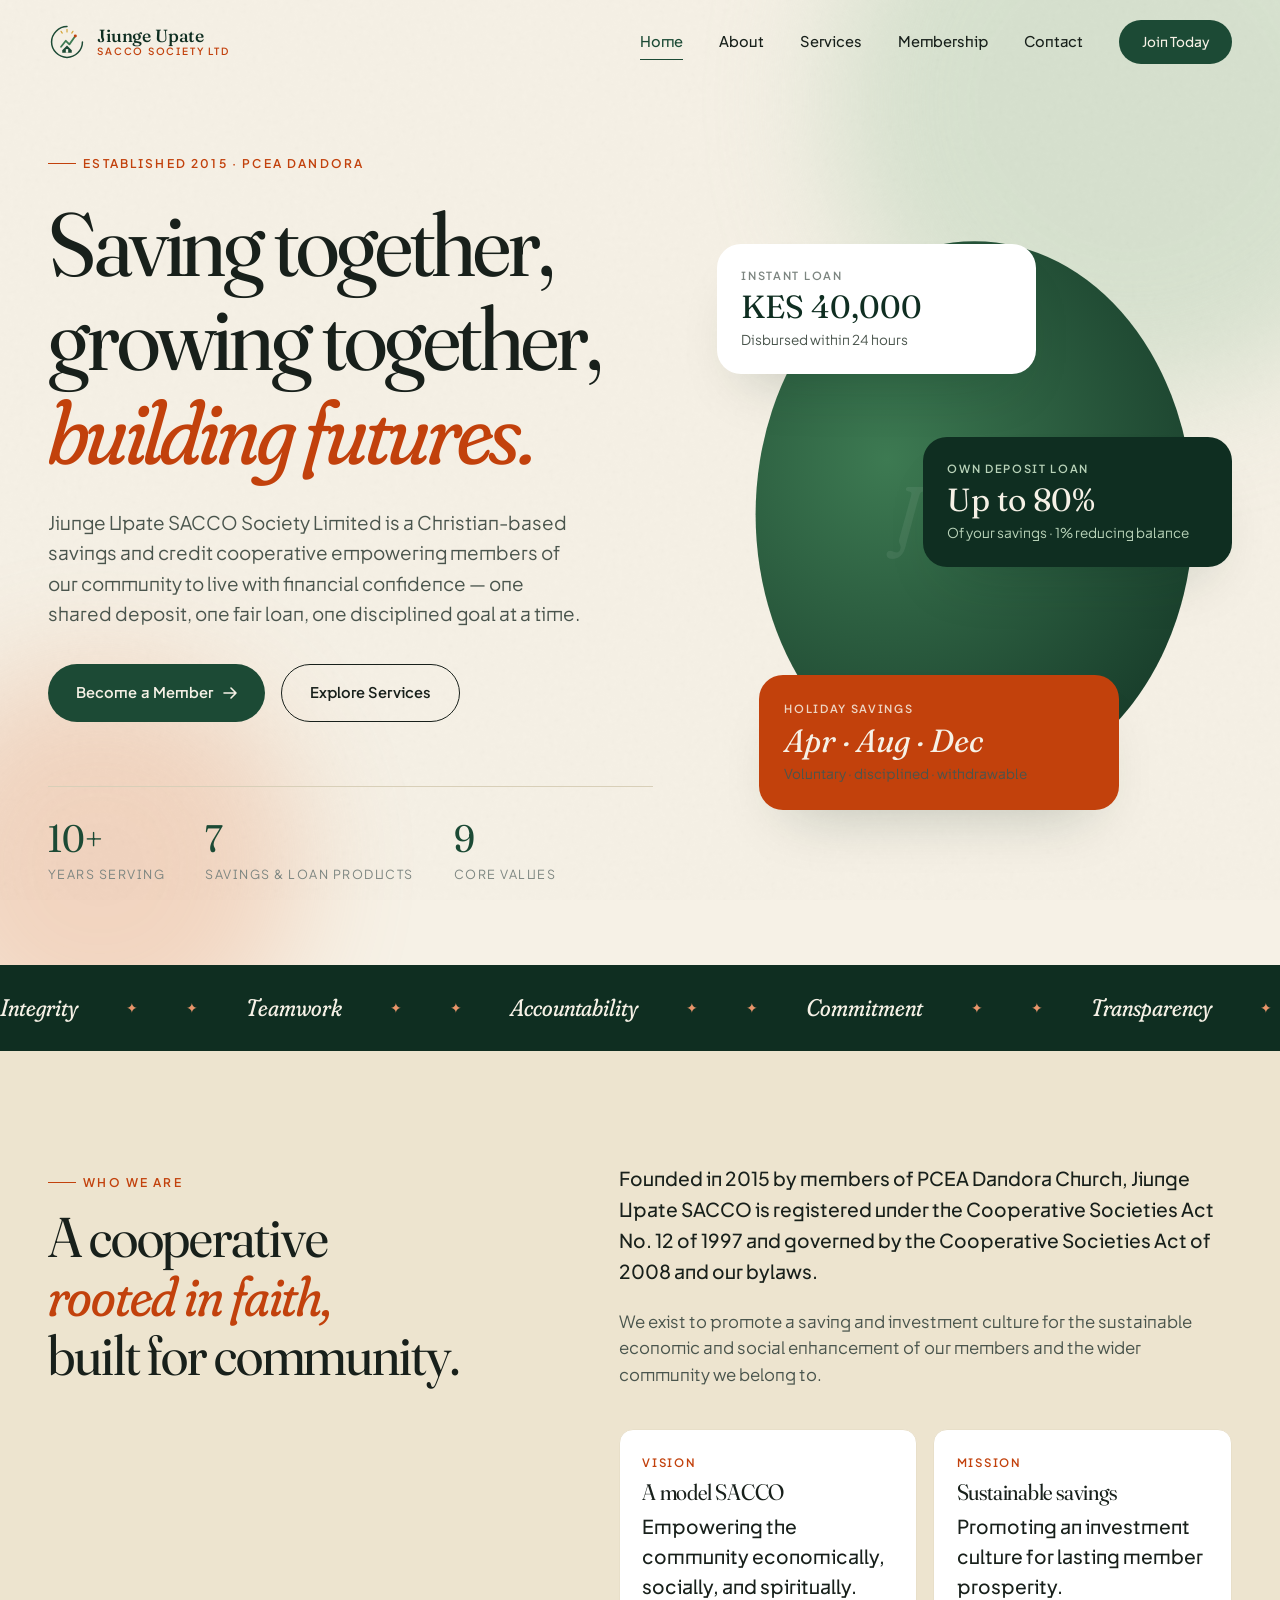
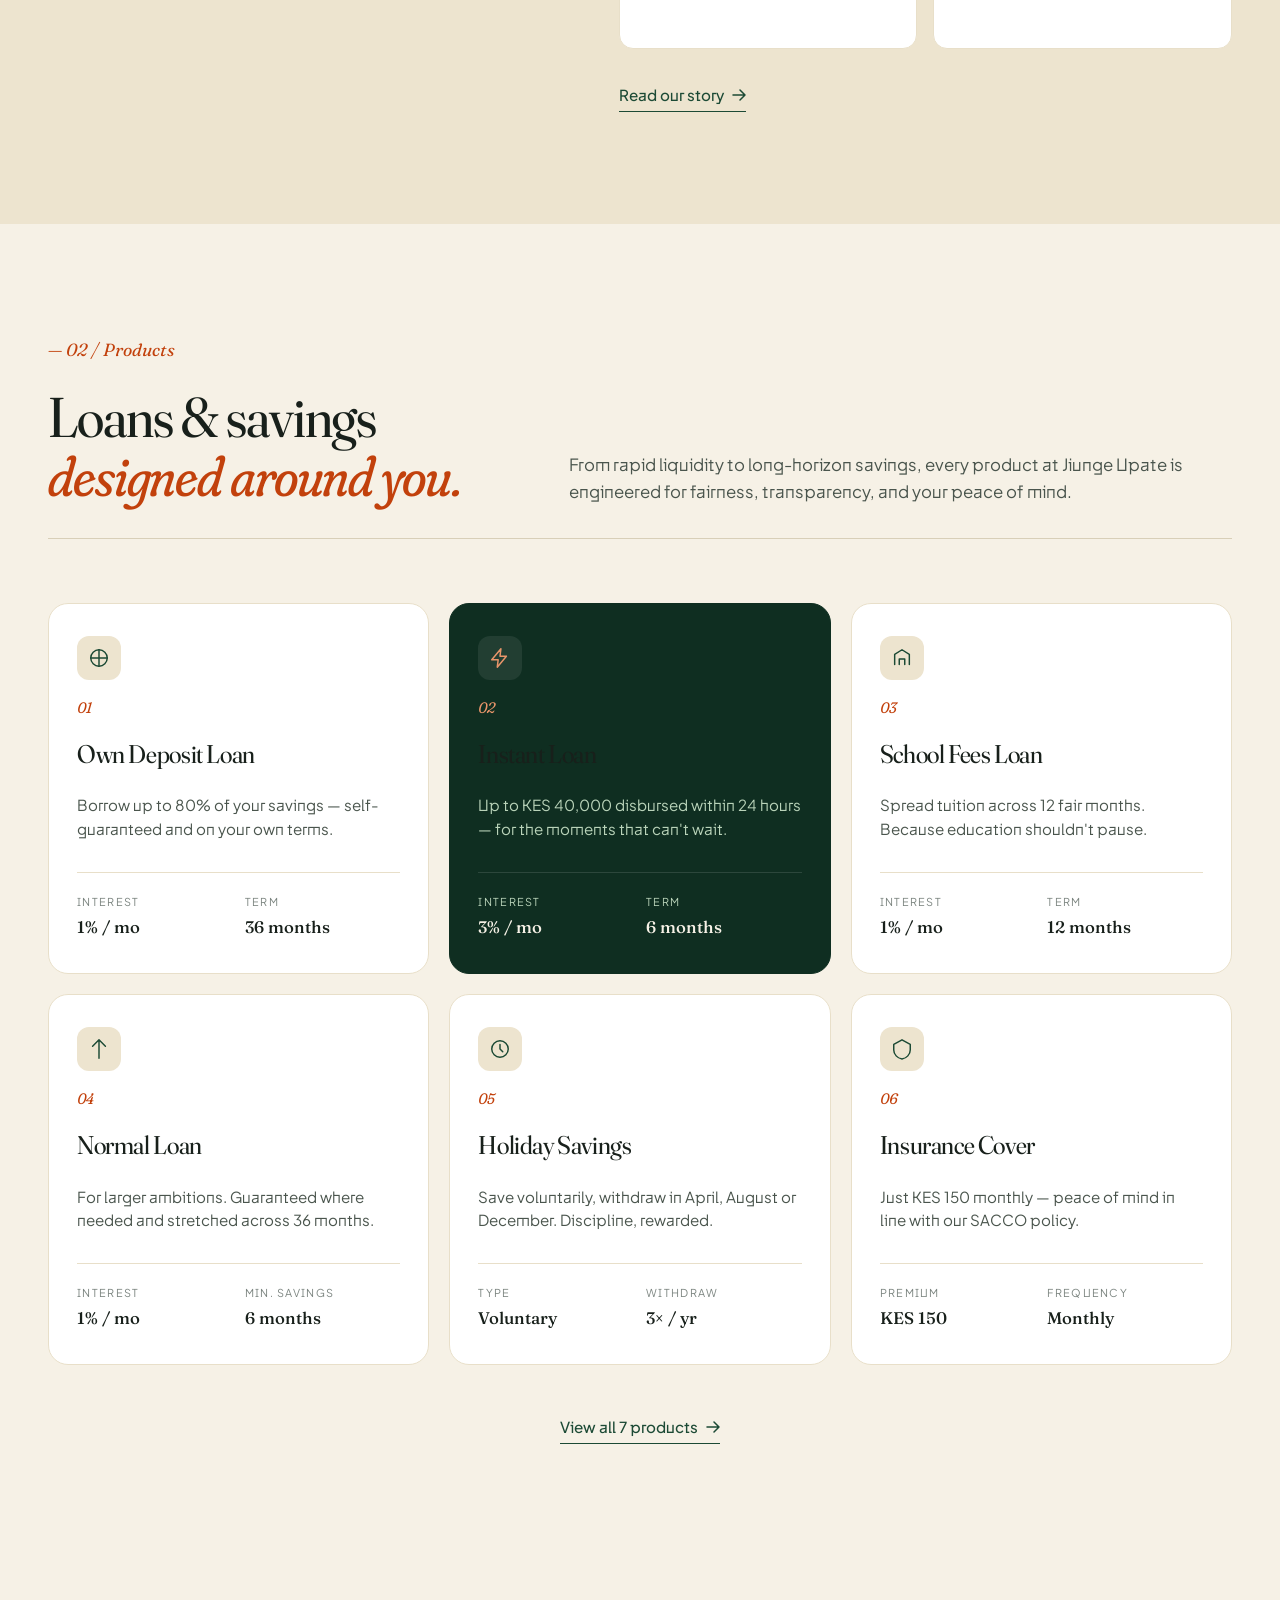
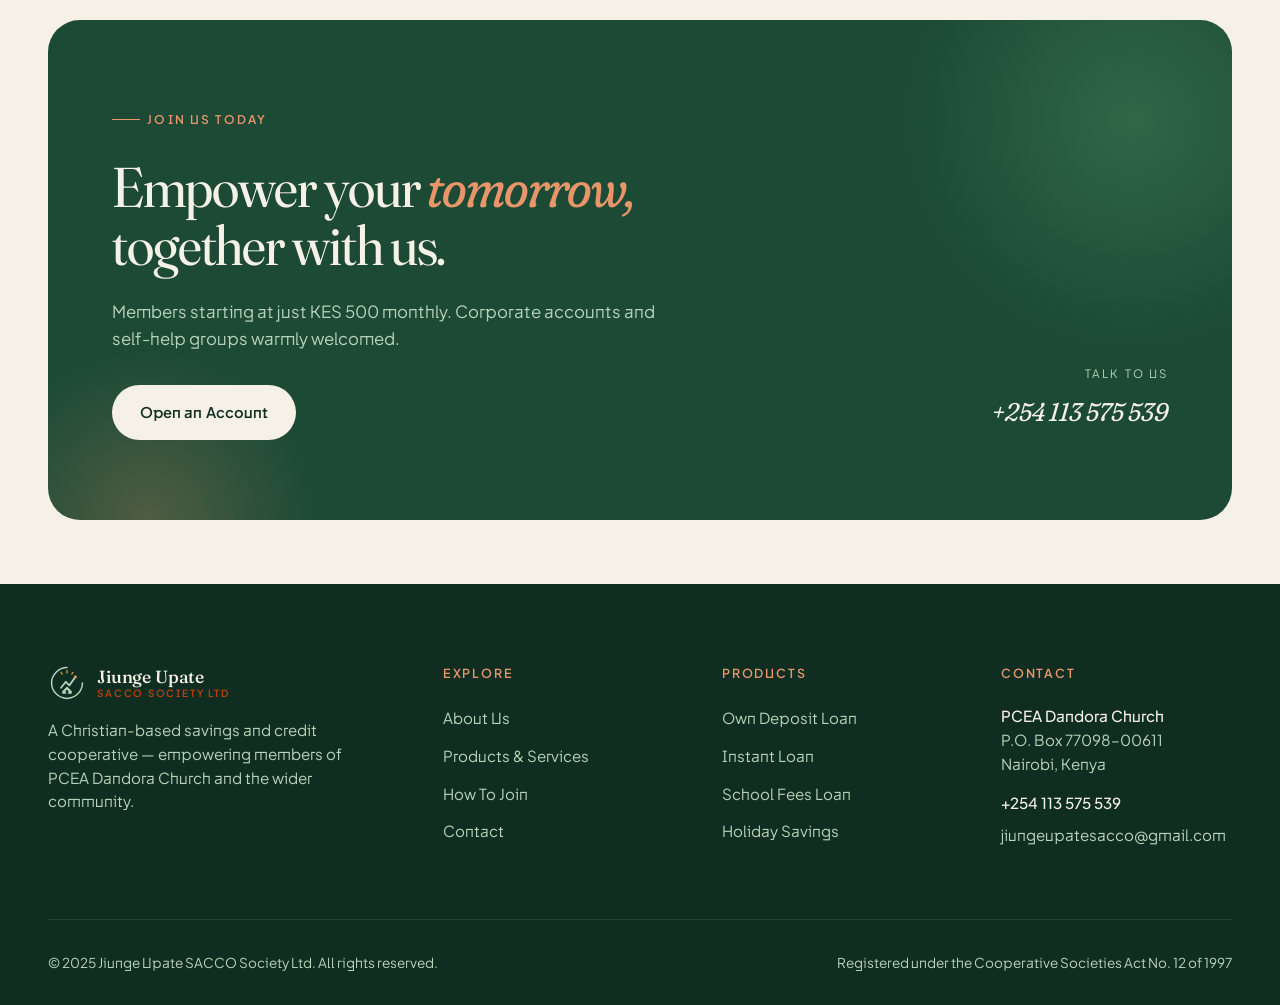
==== index.html @ 115dee7e "first commit" ====
<!DOCTYPE html>
<html lang="en">
<head>
  <meta charset="UTF-8" />
  <meta name="viewport" content="width=device-width, initial-scale=1.0" />
  <meta name="description" content="Jiunge Upate SACCO Society Ltd — a Christian-based savings and credit cooperative empowering members of PCEA Dandora Church and the wider community since 2015." />
  <title>Jiunge Upate SACCO — Empowering lives through savings, credit & community</title>
  <link rel="stylesheet" href="css/styles.css" />
  <link rel="icon" type="image/svg+xml" href="assets/logo.svg" />
</head>
<body>

  <!-- ============ NAV ============ -->
  <nav class="nav">
    <div class="wrap nav-inner">
      <a href="index.html" class="logo">
        <svg class="logo-mark" viewBox="0 0 64 64" fill="none" aria-hidden="true">
          <path d="M32 6 C18 6 6 18 6 32 C6 46 18 58 32 58 C46 58 58 46 58 32" stroke="#1c4a35" stroke-width="2.5" stroke-linecap="round" fill="none"/>
          <g stroke="#d4a437" stroke-width="2" stroke-linecap="round"><line x1="32" y1="11" x2="32" y2="15"/><line x1="22" y1="14" x2="24" y2="17"/><line x1="42" y1="14" x2="40" y2="17"/></g>
          <path d="M22 40 L30 30 L36 36 L46 22" stroke="#3d7a52" stroke-width="3" stroke-linecap="round" stroke-linejoin="round" fill="none"/>
          <circle cx="46" cy="22" r="2.5" fill="#c2410c"/>
          <path d="M24 46 L32 38 L40 46 L40 50 L24 50 Z" fill="#1c4a35"/>
          <rect x="30" y="44" width="4" height="6" fill="#f6f1e6"/>
        </svg>
        <span class="logo-text">Jiunge Upate<span>SACCO Society Ltd</span></span>
      </a>
      <button class="nav-toggle" aria-label="Toggle menu"><span></span><span></span><span></span></button>
      <div class="nav-menu">
        <a href="index.html">Home</a>
        <a href="about.html">About</a>
        <a href="services.html">Services</a>
        <a href="membership.html">Membership</a>
        <a href="contact.html">Contact</a>
        <a href="membership.html" class="nav-cta">Join Today</a>
      </div>
    </div>
  </nav>

  <!-- ============ HERO ============ -->
  <header class="hero">
    <div class="hero-bg-blob b1"></div>
    <div class="hero-bg-blob b2"></div>

    <div class="wrap hero-grid">
      <div class="hero-text">
        <span class="eyebrow hero-eyebrow">Established 2015 · PCEA Dandora</span>
        <h1>
          <span class="word">Saving</span>
          <span class="word">together,</span>
          <span class="word">growing</span>
          <span class="word">together,</span>
          <span class="word italic-accent">building</span>
          <span class="word italic-accent">futures.</span>
        </h1>
        <p class="hero-lead">
          Jiunge Upate SACCO Society Limited is a Christian-based savings and credit cooperative
          empowering members of our community to live with financial confidence — one shared
          deposit, one fair loan, one disciplined goal at a time.
        </p>
        <div class="hero-cta">
          <a href="membership.html" class="btn btn-primary">Become a Member
            <svg width="14" height="14" viewBox="0 0 14 14" fill="none"><path d="M1 7h12M8 2l5 5-5 5" stroke="currentColor" stroke-width="1.6" stroke-linecap="round" stroke-linejoin="round"/></svg>
          </a>
          <a href="services.html" class="btn btn-secondary">Explore Services</a>
        </div>

        <div class="hero-meta">
          <div class="hero-meta-item">
            <span class="num">10+</span>
            <span class="label">Years Serving</span>
          </div>
          <div class="hero-meta-item">
            <span class="num">7</span>
            <span class="label">Savings & Loan Products</span>
          </div>
          <div class="hero-meta-item">
            <span class="num">9</span>
            <span class="label">Core Values</span>
          </div>
        </div>
      </div>

      <!-- Hero visual: layered cards over green disc -->
      <div class="hero-visual" aria-hidden="true">
        <div class="hero-circle"></div>
        <div class="hero-card c1">
          <span class="card-label">Instant Loan</span>
          <span class="card-value">KES 40,000</span>
          <span class="card-foot">Disbursed within 24 hours</span>
        </div>
        <div class="hero-card c2">
          <span class="card-label">Own Deposit Loan</span>
          <span class="card-value">Up to 80%</span>
          <span class="card-foot">Of your savings · 1% reducing balance</span>
        </div>
        <div class="hero-card c3">
          <span class="card-label">Holiday Savings</span>
          <span class="card-value">Apr · Aug · Dec</span>
          <span class="card-foot">Voluntary · disciplined · withdrawable</span>
        </div>
      </div>
    </div>
  </header>

  <!-- ============ VALUES MARQUEE ============ -->
  <section class="values-strip" aria-label="Core values">
    <div class="values-track">
      <span>Integrity<span></span></span>
      <span>Teamwork<span></span></span>
      <span>Accountability<span></span></span>
      <span>Commitment<span></span></span>
      <span>Transparency<span></span></span>
      <span>Excellence in Service<span></span></span>
      <span>Inclusivity<span></span></span>
      <span>Faith<span></span></span>
      <span>Stewardship<span></span></span>
      <!-- duplicate for seamless loop -->
      <span>Integrity<span></span></span>
      <span>Teamwork<span></span></span>
      <span>Accountability<span></span></span>
      <span>Commitment<span></span></span>
      <span>Transparency<span></span></span>
      <span>Excellence in Service<span></span></span>
      <span>Inclusivity<span></span></span>
      <span>Faith<span></span></span>
      <span>Stewardship<span></span></span>
    </div>
  </section>

  <!-- ============ ABOUT TEASER ============ -->
  <section class="section about-teaser">
    <div class="wrap">
      <div class="about-teaser-grid reveal">
        <div>
          <span class="eyebrow">Who We Are</span>
          <h2 style="margin-top:1rem">A cooperative
            <span class="italic-accent">rooted in faith,</span>
            built for community.
          </h2>
        </div>
        <div class="about-teaser-body">
          <p>
            Founded in 2015 by members of PCEA Dandora Church, Jiunge Upate SACCO is registered
            under the Cooperative Societies Act No. 12 of 1997 and governed by the Cooperative
            Societies Act of 2008 and our bylaws.
          </p>
          <p>
            We exist to promote a saving and investment culture for the sustainable economic
            and social enhancement of our members and the wider community we belong to.
          </p>

          <div class="about-pillars">
            <div class="pillar">
              <span class="label">Vision</span>
              <h4>A model SACCO</h4>
              <p>Empowering the community economically, socially, and spiritually.</p>
            </div>
            <div class="pillar">
              <span class="label">Mission</span>
              <h4>Sustainable savings</h4>
              <p>Promoting an investment culture for lasting member prosperity.</p>
            </div>
          </div>

          <div style="margin-top:2rem">
            <a href="about.html" class="btn-arrow">Read our story
              <svg width="14" height="14" viewBox="0 0 14 14" fill="none"><path d="M1 7h12M8 2l5 5-5 5" stroke="currentColor" stroke-width="1.5" stroke-linecap="round" stroke-linejoin="round"/></svg>
            </a>
          </div>
        </div>
      </div>
    </div>
  </section>

  <!-- ============ SERVICES PREVIEW ============ -->
  <section class="section">
    <div class="wrap">
      <div class="section-head reveal">
        <div>
          <span class="num">— 02 / Products</span>
          <h2>Loans &amp; savings <span class="italic-accent">designed around you.</span></h2>
        </div>
        <p class="lead">
          From rapid liquidity to long-horizon savings, every product at Jiunge Upate is
          engineered for fairness, transparency, and your peace of mind.
        </p>
      </div>

      <div class="services-grid">
        <article class="service-card reveal">
          <div class="service-icon">
            <svg width="22" height="22" viewBox="0 0 24 24" fill="none"><path d="M3 12h18M12 3v18" stroke="currentColor" stroke-width="1.6" stroke-linecap="round"/><circle cx="12" cy="12" r="9" stroke="currentColor" stroke-width="1.6"/></svg>
          </div>
          <span class="service-num">01</span>
          <h3>Own Deposit Loan</h3>
          <p>Borrow up to 80% of your savings — self-guaranteed and on your own terms.</p>
          <div class="service-meta">
            <div><span class="lbl">Interest</span><span class="val">1% / mo</span></div>
            <div><span class="lbl">Term</span><span class="val">36 months</span></div>
          </div>
        </article>

        <article class="service-card featured reveal">
          <div class="service-icon">
            <svg width="22" height="22" viewBox="0 0 24 24" fill="none"><path d="M13 2L3 14h7l-1 8 10-12h-7l1-8z" stroke="currentColor" stroke-width="1.6" stroke-linejoin="round"/></svg>
          </div>
          <span class="service-num">02</span>
          <h3>Instant Loan</h3>
          <p>Up to KES 40,000 disbursed within 24 hours — for the moments that can't wait.</p>
          <div class="service-meta">
            <div><span class="lbl">Interest</span><span class="val">3% / mo</span></div>
            <div><span class="lbl">Term</span><span class="val">6 months</span></div>
          </div>
        </article>

        <article class="service-card reveal">
          <div class="service-icon">
            <svg width="22" height="22" viewBox="0 0 24 24" fill="none"><path d="M4 19V8l8-5 8 5v11M9 19v-6h6v6" stroke="currentColor" stroke-width="1.6" stroke-linecap="round" stroke-linejoin="round"/></svg>
          </div>
          <span class="service-num">03</span>
          <h3>School Fees Loan</h3>
          <p>Spread tuition across 12 fair months. Because education shouldn't pause.</p>
          <div class="service-meta">
            <div><span class="lbl">Interest</span><span class="val">1% / mo</span></div>
            <div><span class="lbl">Term</span><span class="val">12 months</span></div>
          </div>
        </article>

        <article class="service-card reveal">
          <div class="service-icon">
            <svg width="22" height="22" viewBox="0 0 24 24" fill="none"><path d="M12 2v20M5 9l7-7 7 7" stroke="currentColor" stroke-width="1.6" stroke-linecap="round" stroke-linejoin="round"/></svg>
          </div>
          <span class="service-num">04</span>
          <h3>Normal Loan</h3>
          <p>For larger ambitions. Guaranteed where needed and stretched across 36 months.</p>
          <div class="service-meta">
            <div><span class="lbl">Interest</span><span class="val">1% / mo</span></div>
            <div><span class="lbl">Min. Savings</span><span class="val">6 months</span></div>
          </div>
        </article>

        <article class="service-card reveal">
          <div class="service-icon">
            <svg width="22" height="22" viewBox="0 0 24 24" fill="none"><circle cx="12" cy="12" r="9" stroke="currentColor" stroke-width="1.6"/><path d="M12 7v5l3 3" stroke="currentColor" stroke-width="1.6" stroke-linecap="round"/></svg>
          </div>
          <span class="service-num">05</span>
          <h3>Holiday Savings</h3>
          <p>Save voluntarily, withdraw in April, August or December. Discipline, rewarded.</p>
          <div class="service-meta">
            <div><span class="lbl">Type</span><span class="val">Voluntary</span></div>
            <div><span class="lbl">Withdraw</span><span class="val">3× / yr</span></div>
          </div>
        </article>

        <article class="service-card reveal">
          <div class="service-icon">
            <svg width="22" height="22" viewBox="0 0 24 24" fill="none"><path d="M12 2L3 7v6c0 5 4 9 9 10 5-1 9-5 9-10V7l-9-5z" stroke="currentColor" stroke-width="1.6" stroke-linejoin="round"/></svg>
          </div>
          <span class="service-num">06</span>
          <h3>Insurance Cover</h3>
          <p>Just KES 150 monthly — peace of mind in line with our SACCO policy.</p>
          <div class="service-meta">
            <div><span class="lbl">Premium</span><span class="val">KES 150</span></div>
            <div><span class="lbl">Frequency</span><span class="val">Monthly</span></div>
          </div>
        </article>
      </div>

      <div style="text-align:center; margin-top:3rem" class="reveal">
        <a href="services.html" class="btn-arrow">View all 7 products
          <svg width="14" height="14" viewBox="0 0 14 14" fill="none"><path d="M1 7h12M8 2l5 5-5 5" stroke="currentColor" stroke-width="1.5" stroke-linecap="round" stroke-linejoin="round"/></svg>
        </a>
      </div>
    </div>
  </section>

  <!-- ============ CTA BANNER ============ -->
  <section class="section section-tight">
    <div class="wrap">
      <div class="cta-banner reveal">
        <div class="cta-inner">
          <div>
            <span class="eyebrow" style="color:var(--terra-soft); margin-bottom:1.25rem; display:inline-flex">Join Us Today</span>
            <h2 style="margin-top:0.5rem">Empower your <span class="italic-accent">tomorrow,</span> together with us.</h2>
            <p style="margin-top:1.5rem; max-width:48ch; color:var(--green-soft); font-size:1.05rem">
              Members starting at just KES 500 monthly. Corporate accounts and self-help
              groups warmly welcomed.
            </p>
            <div style="margin-top:2rem; display:flex; gap:1rem; flex-wrap:wrap">
              <a href="membership.html" class="btn btn-primary">Open an Account</a>
            </div>
          </div>
          <div class="cta-banner-aside">
            <span class="label">Talk to us</span>
            <div class="phone">+254 113 575 539</div>
          </div>
        </div>
      </div>
    </div>
  </section>

  <!-- ============ FOOTER ============ -->
  <footer class="footer">
    <div class="wrap">
      <div class="footer-grid">
        <div class="footer-brand">
          <a href="index.html" class="logo">
            <svg class="logo-mark" viewBox="0 0 64 64" fill="none" aria-hidden="true">
              <path d="M32 6 C18 6 6 18 6 32 C6 46 18 58 32 58 C46 58 58 46 58 32" stroke="#b9d3b9" stroke-width="2.5" stroke-linecap="round" fill="none"/>
              <g stroke="#d4a437" stroke-width="2" stroke-linecap="round"><line x1="32" y1="11" x2="32" y2="15"/><line x1="22" y1="14" x2="24" y2="17"/><line x1="42" y1="14" x2="40" y2="17"/></g>
              <path d="M22 40 L30 30 L36 36 L46 22" stroke="#b9d3b9" stroke-width="3" stroke-linecap="round" stroke-linejoin="round" fill="none"/>
              <circle cx="46" cy="22" r="2.5" fill="#e8956a"/>
              <path d="M24 46 L32 38 L40 46 L40 50 L24 50 Z" fill="#b9d3b9"/>
              <rect x="30" y="44" width="4" height="6" fill="#0f2e21"/>
            </svg>
            <span class="logo-text" style="color:var(--bg)">Jiunge Upate<span>SACCO Society Ltd</span></span>
          </a>
          <p>A Christian-based savings and credit cooperative — empowering members of PCEA Dandora Church and the wider community.</p>
        </div>
        <div>
          <h5>Explore</h5>
          <ul>
            <li><a href="about.html">About Us</a></li>
            <li><a href="services.html">Products & Services</a></li>
            <li><a href="membership.html">How To Join</a></li>
            <li><a href="contact.html">Contact</a></li>
          </ul>
        </div>
        <div>
          <h5>Products</h5>
          <ul>
            <li><a href="services.html">Own Deposit Loan</a></li>
            <li><a href="services.html">Instant Loan</a></li>
            <li><a href="services.html">School Fees Loan</a></li>
            <li><a href="services.html">Holiday Savings</a></li>
          </ul>
        </div>
        <div class="footer-contact">
          <h5>Contact</h5>
          <p><strong>PCEA Dandora Church</strong>P.O. Box 77098–00611<br/>Nairobi, Kenya</p>
          <p style="margin-top:1rem"><strong>+254 113 575 539</strong></p>
          <p>jiungeupatesacco@gmail.com</p>
        </div>
      </div>

      <div class="footer-bottom">
        <p>© 2025 Jiunge Upate SACCO Society Ltd. All rights reserved.</p>
        <p>Registered under the Cooperative Societies Act No. 12 of 1997</p>
      </div>
    </div>
  </footer>

  <script src="js/main.js"></script>
</body>
</html>
---- css/styles.css ----
/* ==========================================================================
   JIUNGE UPATE SACCO — Stylesheet
   Aesthetic: Refined editorial with warm community feel
   ========================================================================== */

@import url('https://fonts.googleapis.com/css2?family=Fraunces:ital,opsz,wght,SOFT,WONK@0,9..144,300..900,0..100,0..1;1,9..144,300..900,0..100,0..1&family=Plus+Jakarta+Sans:ital,wght@0,200..800;1,200..800&display=swap');

/* ----- Design Tokens ----- */
:root {
  /* Color palette */
  --bg: #f6f1e6;
  --bg-soft: #ede4cf;
  --bg-card: #ffffff;
  --ink: #18201b;
  --ink-soft: #4a554d;
  --ink-mute: #7c8580;
  --line: #d8cfb8;
  --line-soft: #e8dfc9;

  --green: #1c4a35;
  --green-deep: #0f2e21;
  --green-leaf: #3d7a52;
  --green-soft: #b9d3b9;

  --terra: #c2410c;
  --terra-soft: #e8956a;
  --gold: #d4a437;

  /* Typography */
  --serif: 'Fraunces', 'Georgia', serif;
  --sans: 'Plus Jakarta Sans', -apple-system, BlinkMacSystemFont, sans-serif;

  /* Spacing */
  --space-xs: 0.5rem;
  --space-sm: 1rem;
  --space-md: 2rem;
  --space-lg: 4rem;
  --space-xl: 7rem;
  --space-xxl: 10rem;

  /* Layout */
  --max-w: 1320px;
  --gutter: clamp(1.25rem, 4vw, 3rem);

  /* Motion */
  --ease: cubic-bezier(0.22, 1, 0.36, 1);
  --ease-out: cubic-bezier(0.16, 1, 0.3, 1);
}

/* ----- Reset ----- */
*, *::before, *::after { box-sizing: border-box; }
* { margin: 0; padding: 0; }
html { scroll-behavior: smooth; -webkit-text-size-adjust: 100%; }
body {
  font-family: var(--sans);
  font-size: 17px;
  line-height: 1.6;
  color: var(--ink);
  background: var(--bg);
  font-feature-settings: "ss01", "ss02";
  -webkit-font-smoothing: antialiased;
  -moz-osx-font-smoothing: grayscale;
  overflow-x: hidden;
  position: relative;
}

/* Subtle grain overlay */
body::before {
  content: "";
  position: fixed;
  inset: 0;
  pointer-events: none;
  z-index: 1;
  opacity: 0.4;
  background-image: url("data:image/svg+xml,%3Csvg viewBox='0 0 200 200' xmlns='http://www.w3.org/2000/svg'%3E%3Cfilter id='n'%3E%3CfeTurbulence type='fractalNoise' baseFrequency='0.85' numOctaves='2' stitchTiles='stitch'/%3E%3CfeColorMatrix values='0 0 0 0 0.1 0 0 0 0 0.1 0 0 0 0 0.1 0 0 0 0.06 0'/%3E%3C/filter%3E%3Crect width='100%25' height='100%25' filter='url(%23n)'/%3E%3C/svg%3E");
  mix-blend-mode: multiply;
}

img, svg { display: block; max-width: 100%; }
button { font: inherit; cursor: pointer; border: none; background: none; color: inherit; }
a { color: inherit; text-decoration: none; }
ul, ol { list-style: none; }

::selection { background: var(--green); color: var(--bg); }

/* ----- Typography ----- */
.eyebrow {
  font-family: var(--sans);
  font-size: 0.75rem;
  font-weight: 600;
  letter-spacing: 0.18em;
  text-transform: uppercase;
  color: var(--terra);
  display: inline-flex;
  align-items: center;
  gap: 0.6em;
}
.eyebrow::before {
  content: "";
  width: 28px;
  height: 1px;
  background: currentColor;
}

h1, h2, h3, h4 {
  font-family: var(--serif);
  font-weight: 400;
  line-height: 1.05;
  letter-spacing: -0.02em;
  color: var(--ink);
  font-variation-settings: "opsz" 144, "SOFT" 30;
}

h1 {
  font-size: clamp(2.75rem, 7vw, 6rem);
  letter-spacing: -0.035em;
}
h2 {
  font-size: clamp(2rem, 4.5vw, 3.5rem);
}
h3 {
  font-size: clamp(1.4rem, 2.2vw, 1.85rem);
  letter-spacing: -0.015em;
}
h4 {
  font-size: 1.15rem;
  font-family: var(--sans);
  font-weight: 600;
  letter-spacing: -0.01em;
}

.italic-accent {
  font-style: italic;
  font-variation-settings: "opsz" 144, "WONK" 1, "SOFT" 100;
  color: var(--terra);
}

.serif-quote {
  font-family: var(--serif);
  font-style: italic;
  font-weight: 300;
  font-variation-settings: "opsz" 144, "SOFT" 100;
}

p { margin-bottom: 1em; }
p:last-child { margin-bottom: 0; }

/* ----- Layout helpers ----- */
.wrap {
  width: 100%;
  max-width: var(--max-w);
  margin: 0 auto;
  padding-left: var(--gutter);
  padding-right: var(--gutter);
  position: relative;
  z-index: 2;
}

.section {
  padding: var(--space-xl) 0;
  position: relative;
}

.section-tight {
  padding: var(--space-lg) 0;
}

/* ==========================================================================
   NAVIGATION
   ========================================================================== */
.nav {
  position: fixed;
  top: 0;
  left: 0;
  right: 0;
  z-index: 100;
  padding: 1.25rem 0;
  transition: background 0.4s var(--ease), backdrop-filter 0.4s var(--ease), padding 0.3s var(--ease);
}
.nav.scrolled {
  background: rgba(246, 241, 230, 0.9);
  backdrop-filter: blur(18px) saturate(1.4);
  -webkit-backdrop-filter: blur(18px) saturate(1.4);
  padding: 0.75rem 0;
  border-bottom: 1px solid var(--line-soft);
}

.nav-inner {
  display: flex;
  align-items: center;
  justify-content: space-between;
  gap: 2rem;
}

.logo {
  display: flex;
  align-items: center;
  gap: 0.7rem;
  font-family: var(--serif);
  font-size: 1.1rem;
  font-weight: 500;
  letter-spacing: -0.01em;
  color: var(--green-deep);
}
.logo-mark {
  width: 38px;
  height: 38px;
  flex-shrink: 0;
}
.logo-text { line-height: 1; }
.logo-text span {
  display: block;
  font-family: var(--sans);
  font-size: 0.62rem;
  font-weight: 600;
  color: var(--terra);
  letter-spacing: 0.18em;
  text-transform: uppercase;
  margin-top: 3px;
}

.nav-menu {
  display: flex;
  align-items: center;
  gap: 2.25rem;
}
.nav-menu a {
  font-size: 0.92rem;
  font-weight: 500;
  color: var(--ink);
  position: relative;
  padding: 0.25rem 0;
  transition: color 0.3s var(--ease);
}
.nav-menu a::after {
  content: "";
  position: absolute;
  left: 0;
  bottom: -2px;
  width: 100%;
  height: 1px;
  background: var(--green);
  transform: scaleX(0);
  transform-origin: right;
  transition: transform 0.4s var(--ease);
}
.nav-menu a:hover { color: var(--green); }
.nav-menu a:hover::after,
.nav-menu a.active::after {
  transform: scaleX(1);
  transform-origin: left;
}
.nav-menu a.active { color: var(--green); }

.nav-cta {
  background: var(--green);
  color: var(--bg) !important;
  padding: 0.7rem 1.4rem !important;
  border-radius: 999px;
  font-size: 0.85rem !important;
  transition: background 0.3s var(--ease), transform 0.3s var(--ease) !important;
}
.nav-cta::after { display: none; }
.nav-cta:hover {
  background: var(--green-deep);
  color: var(--bg) !important;
  transform: translateY(-2px);
}

.nav-toggle {
  display: none;
  width: 44px;
  height: 44px;
  position: relative;
  z-index: 110;
}
.nav-toggle span {
  display: block;
  width: 24px;
  height: 1.5px;
  background: var(--ink);
  margin: 5px auto;
  transition: transform 0.4s var(--ease), opacity 0.3s var(--ease);
}
.nav-toggle.open span:nth-child(1) { transform: translateY(7px) rotate(45deg); }
.nav-toggle.open span:nth-child(2) { opacity: 0; }
.nav-toggle.open span:nth-child(3) { transform: translateY(-6px) rotate(-45deg); }

@media (max-width: 900px) {
  .nav-toggle { display: block; }
  .nav-menu {
    position: fixed;
    inset: 0;
    background: var(--bg);
    flex-direction: column;
    justify-content: center;
    align-items: center;
    gap: 2rem;
    transform: translateX(100%);
    transition: transform 0.5s var(--ease);
    z-index: 105;
  }
  .nav-menu.open { transform: translateX(0); }
  .nav-menu a { font-size: 1.6rem; font-family: var(--serif); }
}

/* ==========================================================================
   BUTTONS
   ========================================================================== */
.btn {
  display: inline-flex;
  align-items: center;
  gap: 0.6rem;
  padding: 1rem 1.75rem;
  font-size: 0.92rem;
  font-weight: 600;
  border-radius: 999px;
  transition: transform 0.3s var(--ease), background 0.3s var(--ease), color 0.3s var(--ease), box-shadow 0.3s var(--ease);
  letter-spacing: 0.005em;
}
.btn-primary {
  background: var(--green);
  color: var(--bg);
}
.btn-primary:hover {
  background: var(--green-deep);
  transform: translateY(-3px);
  box-shadow: 0 16px 32px -16px rgba(28, 74, 53, 0.4);
}
.btn-secondary {
  background: transparent;
  color: var(--ink);
  border: 1px solid var(--ink);
}
.btn-secondary:hover {
  background: var(--ink);
  color: var(--bg);
  transform: translateY(-3px);
}
.btn-arrow {
  display: inline-flex;
  align-items: center;
  gap: 0.5rem;
  font-weight: 500;
  font-size: 0.95rem;
  color: var(--green);
  border-bottom: 1px solid var(--green);
  padding-bottom: 4px;
  transition: gap 0.3s var(--ease);
}
.btn-arrow:hover { gap: 0.9rem; }
.btn-arrow svg { transition: transform 0.3s var(--ease); }
.btn-arrow:hover svg { transform: translateX(3px); }

/* ==========================================================================
   HERO (homepage)
   ========================================================================== */
.hero {
  padding: 9rem 0 5rem;
  position: relative;
  min-height: 92vh;
  display: flex;
  align-items: center;
  overflow: hidden;
}

.hero-bg-blob {
  position: absolute;
  z-index: 0;
  border-radius: 50%;
  filter: blur(60px);
  opacity: 0.5;
}
.hero-bg-blob.b1 {
  width: 600px;
  height: 600px;
  background: var(--green-soft);
  top: -200px;
  right: -150px;
}
.hero-bg-blob.b2 {
  width: 400px;
  height: 400px;
  background: var(--terra-soft);
  bottom: -100px;
  left: -100px;
  opacity: 0.3;
}

.hero-grid {
  display: grid;
  grid-template-columns: 1fr 0.85fr;
  gap: 4rem;
  align-items: center;
  position: relative;
  z-index: 2;
}
@media (max-width: 900px) {
  .hero-grid { grid-template-columns: 1fr; gap: 3rem; }
  .hero { padding: 8rem 0 4rem; min-height: auto; }
}

.hero-eyebrow { margin-bottom: 1.5rem; }

.hero h1 {
  margin-bottom: 1.75rem;
}
.hero h1 .word {
  display: inline-block;
  opacity: 0;
  transform: translateY(30px);
  animation: fadeUp 0.9s var(--ease-out) forwards;
}
.hero h1 .word:nth-child(1) { animation-delay: 0.1s; }
.hero h1 .word:nth-child(2) { animation-delay: 0.2s; }
.hero h1 .word:nth-child(3) { animation-delay: 0.3s; }
.hero h1 .word:nth-child(4) { animation-delay: 0.4s; }
.hero h1 .word:nth-child(5) { animation-delay: 0.5s; }
.hero h1 .word:nth-child(6) { animation-delay: 0.6s; }
.hero h1 .word:nth-child(7) { animation-delay: 0.7s; }

@keyframes fadeUp {
  to { opacity: 1; transform: translateY(0); }
}

.hero-lead {
  font-size: 1.18rem;
  color: var(--ink-soft);
  max-width: 540px;
  margin-bottom: 2.25rem;
  opacity: 0;
  animation: fadeUp 0.8s var(--ease-out) 0.8s forwards;
}

.hero-cta {
  display: flex;
  gap: 1rem;
  flex-wrap: wrap;
  opacity: 0;
  animation: fadeUp 0.8s var(--ease-out) 0.95s forwards;
}

.hero-meta {
  display: flex;
  gap: 2.5rem;
  margin-top: 4rem;
  padding-top: 2rem;
  border-top: 1px solid var(--line);
  opacity: 0;
  animation: fadeUp 0.8s var(--ease-out) 1.1s forwards;
}
.hero-meta-item .num {
  font-family: var(--serif);
  font-size: 2.4rem;
  font-weight: 400;
  color: var(--green);
  line-height: 1;
  display: block;
  font-variation-settings: "opsz" 144, "SOFT" 50;
}
.hero-meta-item .label {
  font-size: 0.78rem;
  color: var(--ink-mute);
  text-transform: uppercase;
  letter-spacing: 0.12em;
  margin-top: 0.5rem;
  display: block;
}

/* Hero visual side */
.hero-visual {
  position: relative;
  aspect-ratio: 4 / 5;
  opacity: 0;
  animation: fadeUp 1.2s var(--ease-out) 0.4s forwards;
}
.hero-card {
  position: absolute;
  background: var(--bg-card);
  border-radius: 24px;
  padding: 1.4rem 1.5rem;
  box-shadow: 0 30px 60px -30px rgba(15, 46, 33, 0.25);
  display: flex;
  flex-direction: column;
  gap: 0.4rem;
}
.hero-card .card-label {
  font-size: 0.7rem;
  font-weight: 600;
  text-transform: uppercase;
  letter-spacing: 0.15em;
  color: var(--ink-mute);
}
.hero-card .card-value {
  font-family: var(--serif);
  font-size: 2rem;
  color: var(--green-deep);
  line-height: 1;
}
.hero-card .card-foot {
  font-size: 0.85rem;
  color: var(--ink-soft);
}
.hero-card.c1 {
  top: 8%;
  left: 0;
  width: 62%;
  z-index: 3;
}
.hero-card.c2 {
  top: 38%;
  right: 0;
  width: 60%;
  z-index: 4;
  background: var(--green-deep);
  color: var(--bg);
}
.hero-card.c2 .card-label { color: var(--green-soft); }
.hero-card.c2 .card-value { color: var(--bg); }
.hero-card.c2 .card-foot { color: var(--green-soft); }
.hero-card.c3 {
  bottom: 4%;
  left: 8%;
  width: 70%;
  z-index: 5;
  background: var(--terra);
  color: var(--bg);
  padding: 1.6rem;
}
.hero-card.c3 .card-label { color: var(--bg); opacity: 0.85; }
.hero-card.c3 .card-value { color: var(--bg); font-style: italic; }
.hero-circle {
  position: absolute;
  width: 100%;
  height: 100%;
  border-radius: 50%;
  background: radial-gradient(circle at 30% 40%, var(--green-leaf), var(--green-deep));
  z-index: 1;
  transform: scale(0.85);
}
.hero-circle::before {
  content: "JUSS";
  position: absolute;
  inset: 0;
  display: flex;
  align-items: center;
  justify-content: center;
  font-family: var(--serif);
  font-size: 6rem;
  font-style: italic;
  color: rgba(255,255,255,0.07);
  font-variation-settings: "opsz" 144, "SOFT" 100;
}

@media (max-width: 900px) {
  .hero-meta { gap: 1.5rem; }
  .hero-meta-item .num { font-size: 1.8rem; }
}

/* ==========================================================================
   SECTION HEADER
   ========================================================================== */
.section-head {
  display: grid;
  grid-template-columns: 1fr 1.4fr;
  gap: 3rem;
  align-items: end;
  margin-bottom: 4rem;
  padding-bottom: 2rem;
  border-bottom: 1px solid var(--line);
}
@media (max-width: 800px) {
  .section-head { grid-template-columns: 1fr; gap: 1.5rem; }
}
.section-head .num {
  font-family: var(--serif);
  font-style: italic;
  font-size: 1.1rem;
  color: var(--terra);
  margin-bottom: 1.5rem;
  display: block;
}
.section-head h2 { max-width: 22ch; }
.section-head .lead {
  font-size: 1.05rem;
  color: var(--ink-soft);
  max-width: 56ch;
}

/* ==========================================================================
   FEATURE STRIP (animated marquee values)
   ========================================================================== */
.values-strip {
  background: var(--green-deep);
  color: var(--bg);
  padding: 1.5rem 0;
  overflow: hidden;
  position: relative;
}
.values-track {
  display: flex;
  gap: 3rem;
  white-space: nowrap;
  animation: marquee 40s linear infinite;
  width: max-content;
}
.values-track span {
  font-family: var(--serif);
  font-size: 1.5rem;
  font-style: italic;
  display: inline-flex;
  align-items: center;
  gap: 3rem;
  font-variation-settings: "opsz" 144, "SOFT" 100;
}
.values-track span::after {
  content: "✦";
  color: var(--terra-soft);
  font-style: normal;
  font-size: 0.9rem;
}
@keyframes marquee {
  to { transform: translateX(-50%); }
}

/* ==========================================================================
   ABOUT TEASER
   ========================================================================== */
.about-teaser {
  background: var(--bg-soft);
  position: relative;
}
.about-teaser-grid {
  display: grid;
  grid-template-columns: 0.8fr 1fr;
  gap: 5rem;
  align-items: start;
}
@media (max-width: 900px) {
  .about-teaser-grid { grid-template-columns: 1fr; gap: 2.5rem; }
}
.about-teaser h2 .italic-accent { display: block; }
.about-teaser-body p {
  font-size: 1.05rem;
  color: var(--ink-soft);
  margin-bottom: 1.4rem;
}
.about-teaser-body p:first-of-type {
  font-size: 1.2rem;
  color: var(--ink);
  font-weight: 500;
}
.about-pillars {
  display: grid;
  grid-template-columns: 1fr 1fr;
  gap: 1rem;
  margin-top: 2.5rem;
}
.pillar {
  background: var(--bg-card);
  padding: 1.5rem 1.4rem;
  border-radius: 14px;
  border: 1px solid var(--line-soft);
}
.pillar .label {
  font-size: 0.72rem;
  font-weight: 600;
  text-transform: uppercase;
  letter-spacing: 0.15em;
  color: var(--terra);
  margin-bottom: 0.5rem;
  display: block;
}
.pillar h4 {
  font-family: var(--serif);
  font-size: 1.4rem;
  font-weight: 400;
  margin-bottom: 0.5rem;
  letter-spacing: -0.01em;
}
.pillar p {
  font-size: 0.92rem;
  color: var(--ink-soft);
  line-height: 1.55;
}

/* ==========================================================================
   SERVICES (cards)
   ========================================================================== */
.services-grid {
  display: grid;
  grid-template-columns: repeat(3, 1fr);
  gap: 1.25rem;
}
@media (max-width: 1000px) { .services-grid { grid-template-columns: repeat(2, 1fr); } }
@media (max-width: 600px)  { .services-grid { grid-template-columns: 1fr; } }

.service-card {
  background: var(--bg-card);
  border: 1px solid var(--line-soft);
  border-radius: 20px;
  padding: 2rem 1.75rem;
  display: flex;
  flex-direction: column;
  gap: 1rem;
  transition: transform 0.4s var(--ease), box-shadow 0.4s var(--ease), border-color 0.4s var(--ease);
  position: relative;
  overflow: hidden;
}
.service-card:hover {
  transform: translateY(-6px);
  box-shadow: 0 24px 48px -28px rgba(15, 46, 33, 0.25);
  border-color: var(--green-soft);
}
.service-card.featured {
  background: var(--green-deep);
  color: var(--bg);
  border-color: var(--green-deep);
}
.service-card.featured:hover { box-shadow: 0 24px 48px -22px rgba(15, 46, 33, 0.55); }

.service-num {
  font-family: var(--serif);
  font-style: italic;
  font-size: 0.95rem;
  color: var(--terra);
  font-variation-settings: "opsz" 144, "SOFT" 100;
}
.service-card.featured .service-num { color: var(--terra-soft); }

.service-card h3 {
  font-family: var(--serif);
  font-size: 1.6rem;
  margin: 0.3rem 0 0.6rem;
}
.service-card p {
  font-size: 0.95rem;
  color: var(--ink-soft);
  line-height: 1.55;
}
.service-card.featured p { color: var(--green-soft); }

.service-meta {
  margin-top: auto;
  padding-top: 1.25rem;
  border-top: 1px solid var(--line-soft);
  display: grid;
  grid-template-columns: 1fr 1fr;
  gap: 0.75rem;
  font-size: 0.82rem;
}
.service-card.featured .service-meta { border-color: rgba(255,255,255,0.12); }
.service-meta div .lbl {
  display: block;
  font-size: 0.68rem;
  text-transform: uppercase;
  letter-spacing: 0.12em;
  color: var(--ink-mute);
  margin-bottom: 0.25rem;
}
.service-card.featured .service-meta div .lbl { color: var(--green-soft); }
.service-meta div .val {
  font-family: var(--serif);
  font-size: 1.05rem;
  color: var(--ink);
  font-weight: 500;
}
.service-card.featured .service-meta div .val { color: var(--bg); }

.service-icon {
  width: 44px;
  height: 44px;
  border-radius: 12px;
  background: var(--bg-soft);
  display: flex;
  align-items: center;
  justify-content: center;
  color: var(--green);
}
.service-card.featured .service-icon {
  background: rgba(255,255,255,0.08);
  color: var(--terra-soft);
}

/* ==========================================================================
   CTA BANNER
   ========================================================================== */
.cta-banner {
  background: var(--green);
  color: var(--bg);
  border-radius: 32px;
  padding: 5rem 4rem;
  position: relative;
  overflow: hidden;
}
.cta-banner::before {
  content: "";
  position: absolute;
  top: -150px;
  right: -150px;
  width: 500px;
  height: 500px;
  border-radius: 50%;
  background: radial-gradient(circle, var(--green-leaf), transparent 65%);
  opacity: 0.6;
}
.cta-banner::after {
  content: "";
  position: absolute;
  bottom: -200px;
  left: -100px;
  width: 400px;
  height: 400px;
  border-radius: 50%;
  background: radial-gradient(circle, var(--terra-soft), transparent 60%);
  opacity: 0.25;
}
.cta-inner {
  position: relative;
  z-index: 2;
  display: grid;
  grid-template-columns: 1.4fr 1fr;
  gap: 3rem;
  align-items: end;
}
@media (max-width: 800px) {
  .cta-banner { padding: 3rem 1.75rem; border-radius: 24px; }
  .cta-inner { grid-template-columns: 1fr; gap: 2rem; }
}
.cta-banner h2 { color: var(--bg); max-width: 16ch; }
.cta-banner h2 .italic-accent { color: var(--terra-soft); }
.cta-banner .btn-primary {
  background: var(--bg);
  color: var(--green-deep);
}
.cta-banner .btn-primary:hover { background: var(--terra-soft); color: var(--green-deep); }
.cta-banner-aside {
  text-align: right;
  padding-bottom: 0.5rem;
}
.cta-banner-aside .label {
  font-size: 0.72rem;
  text-transform: uppercase;
  letter-spacing: 0.18em;
  color: var(--green-soft);
  display: block;
  margin-bottom: 0.5rem;
}
.cta-banner-aside .phone {
  font-family: var(--serif);
  font-size: 1.6rem;
  color: var(--bg);
  font-style: italic;
  font-variation-settings: "opsz" 144, "SOFT" 100;
}
@media (max-width: 800px) {
  .cta-banner-aside { text-align: left; }
}

/* ==========================================================================
   FOOTER
   ========================================================================== */
.footer {
  background: var(--green-deep);
  color: var(--bg);
  padding: 5rem 0 2rem;
  position: relative;
  z-index: 2;
}
.footer-grid {
  display: grid;
  grid-template-columns: 1.5fr 1fr 1fr 1fr;
  gap: 3rem;
  margin-bottom: 4rem;
}
@media (max-width: 900px) { .footer-grid { grid-template-columns: 1fr 1fr; gap: 2.5rem; } }
@media (max-width: 600px) { .footer-grid { grid-template-columns: 1fr; } }

.footer-brand .logo { color: var(--bg); margin-bottom: 1rem; }
.footer-brand p {
  font-size: 0.95rem;
  color: var(--green-soft);
  max-width: 30ch;
  line-height: 1.55;
}

.footer h5 {
  font-family: var(--sans);
  font-size: 0.78rem;
  font-weight: 600;
  text-transform: uppercase;
  letter-spacing: 0.15em;
  color: var(--terra-soft);
  margin-bottom: 1.25rem;
}
.footer ul li { margin-bottom: 0.65rem; }
.footer ul a {
  font-size: 0.95rem;
  color: var(--green-soft);
  transition: color 0.3s var(--ease);
}
.footer ul a:hover { color: var(--bg); }

.footer-contact p {
  font-size: 0.95rem;
  color: var(--green-soft);
  line-height: 1.55;
  margin-bottom: 0.5rem;
}
.footer-contact strong { color: var(--bg); display: block; font-weight: 500; }

.footer-bottom {
  border-top: 1px solid rgba(255,255,255,0.1);
  padding-top: 2rem;
  display: flex;
  justify-content: space-between;
  flex-wrap: wrap;
  gap: 1rem;
  font-size: 0.85rem;
  color: var(--green-soft);
}
.footer-bottom p { margin: 0; }

/* ==========================================================================
   PAGE HEADER (interior pages)
   ========================================================================== */
.page-header {
  padding: 11rem 0 5rem;
  position: relative;
  background: var(--bg-soft);
  overflow: hidden;
}
.page-header::before {
  content: "";
  position: absolute;
  top: -200px;
  right: -200px;
  width: 600px;
  height: 600px;
  border-radius: 50%;
  background: var(--green-soft);
  filter: blur(80px);
  opacity: 0.5;
}
.page-header-inner {
  position: relative;
  z-index: 2;
  max-width: 900px;
}
.page-header h1 {
  font-size: clamp(2.5rem, 6vw, 5rem);
  margin-bottom: 1.25rem;
}
.page-header .lead {
  font-size: 1.2rem;
  color: var(--ink-soft);
  max-width: 56ch;
}
.page-header .breadcrumb {
  display: flex;
  align-items: center;
  gap: 0.6rem;
  font-size: 0.8rem;
  text-transform: uppercase;
  letter-spacing: 0.15em;
  color: var(--ink-mute);
  margin-bottom: 1.5rem;
}
.page-header .breadcrumb a { color: var(--terra); }
.page-header .breadcrumb span { color: var(--line); }

/* ==========================================================================
   ABOUT PAGE
   ========================================================================== */
.story-grid {
  display: grid;
  grid-template-columns: 1fr 1.3fr;
  gap: 4rem;
}
@media (max-width: 900px) { .story-grid { grid-template-columns: 1fr; gap: 2rem; } }
.story-grid .num-large {
  font-family: var(--serif);
  font-size: clamp(5rem, 14vw, 12rem);
  font-style: italic;
  color: var(--terra);
  line-height: 0.9;
  font-variation-settings: "opsz" 144, "SOFT" 100, "WONK" 1;
}
.story-grid .num-large + .label {
  font-size: 0.85rem;
  text-transform: uppercase;
  letter-spacing: 0.18em;
  color: var(--ink-mute);
  margin-top: 1rem;
}
.story-grid .body p {
  font-size: 1.1rem;
  color: var(--ink-soft);
  margin-bottom: 1.4rem;
}
.story-grid .body p:first-of-type {
  font-family: var(--serif);
  font-size: 1.55rem;
  font-weight: 400;
  color: var(--ink);
  line-height: 1.35;
  letter-spacing: -0.015em;
}

.vm-grid {
  display: grid;
  grid-template-columns: 1fr 1fr;
  gap: 1.5rem;
  margin-top: 3rem;
}
@media (max-width: 700px) { .vm-grid { grid-template-columns: 1fr; } }
.vm-card {
  background: var(--bg-card);
  border: 1px solid var(--line-soft);
  border-radius: 24px;
  padding: 3rem 2.5rem;
  position: relative;
}
.vm-card.dark {
  background: var(--green-deep);
  color: var(--bg);
  border-color: var(--green-deep);
}
.vm-card .vm-label {
  display: inline-flex;
  align-items: center;
  gap: 0.6rem;
  font-size: 0.72rem;
  text-transform: uppercase;
  letter-spacing: 0.18em;
  color: var(--terra);
  font-weight: 600;
  margin-bottom: 1.5rem;
}
.vm-card.dark .vm-label { color: var(--terra-soft); }
.vm-card .vm-label::before {
  content: "";
  width: 28px;
  height: 1px;
  background: currentColor;
}
.vm-card h3 {
  font-family: var(--serif);
  font-size: 1.85rem;
  margin-bottom: 1rem;
  letter-spacing: -0.015em;
}
.vm-card.dark h3 { color: var(--bg); }
.vm-card p {
  font-size: 1.02rem;
  color: var(--ink-soft);
  line-height: 1.6;
}
.vm-card.dark p { color: var(--green-soft); }

/* values list */
.values-list {
  display: grid;
  grid-template-columns: repeat(3, 1fr);
  gap: 1px;
  background: var(--line);
  border: 1px solid var(--line);
  border-radius: 20px;
  overflow: hidden;
}
@media (max-width: 800px) { .values-list { grid-template-columns: repeat(2, 1fr); } }
@media (max-width: 500px) { .values-list { grid-template-columns: 1fr; } }
.value-item {
  background: var(--bg);
  padding: 2.25rem 2rem;
  display: flex;
  flex-direction: column;
  gap: 0.5rem;
  transition: background 0.4s var(--ease);
  cursor: default;
}
.value-item:hover { background: var(--bg-soft); }
.value-item .v-num {
  font-family: var(--serif);
  font-style: italic;
  font-size: 0.95rem;
  color: var(--terra);
}
.value-item h4 {
  font-family: var(--serif);
  font-size: 1.6rem;
  font-weight: 400;
  letter-spacing: -0.01em;
  color: var(--green-deep);
}
.value-item p {
  font-size: 0.93rem;
  color: var(--ink-soft);
  line-height: 1.55;
  margin-top: 0.4rem;
}

/* future projections */
.future-grid {
  display: grid;
  grid-template-columns: repeat(3, 1fr);
  gap: 1.5rem;
}
@media (max-width: 900px) { .future-grid { grid-template-columns: 1fr; } }
.future-card {
  background: var(--bg-card);
  border: 1px solid var(--line-soft);
  border-radius: 18px;
  padding: 2rem 1.75rem;
}
.future-card .stamp {
  font-family: var(--serif);
  font-style: italic;
  font-size: 0.9rem;
  color: var(--terra);
  margin-bottom: 1.5rem;
}
.future-card h3 {
  font-family: var(--serif);
  font-size: 1.35rem;
  margin-bottom: 0.75rem;
  letter-spacing: -0.01em;
}
.future-card p { font-size: 0.95rem; color: var(--ink-soft); line-height: 1.55; }

/* ==========================================================================
   SERVICES PAGE
   ========================================================================== */
.products-list {
  display: flex;
  flex-direction: column;
  gap: 0;
  border-top: 1px solid var(--line);
}
.product-row {
  display: grid;
  grid-template-columns: 80px 1fr 1.3fr;
  gap: 2rem;
  padding: 2.5rem 0;
  border-bottom: 1px solid var(--line);
  align-items: start;
  transition: padding 0.4s var(--ease);
}
.product-row:hover { padding-left: 1.5rem; }
@media (max-width: 800px) {
  .product-row {
    grid-template-columns: 1fr;
    gap: 1rem;
    padding: 2rem 0;
  }
  .product-row:hover { padding-left: 0; }
}
.product-num {
  font-family: var(--serif);
  font-style: italic;
  font-size: 1.8rem;
  color: var(--terra);
  font-variation-settings: "opsz" 144, "SOFT" 100, "WONK" 1;
}
.product-info h3 {
  font-family: var(--serif);
  font-size: 2.1rem;
  margin-bottom: 0.5rem;
  letter-spacing: -0.02em;
}
.product-info p {
  font-size: 0.95rem;
  color: var(--ink-soft);
  max-width: 38ch;
}
.product-specs {
  display: grid;
  grid-template-columns: 1fr 1fr;
  gap: 0.75rem 1.5rem;
}
.product-specs .spec {
  font-size: 0.85rem;
  color: var(--ink-soft);
  display: flex;
  flex-direction: column;
  gap: 0.15rem;
}
.product-specs .spec .lbl {
  font-size: 0.7rem;
  text-transform: uppercase;
  letter-spacing: 0.12em;
  color: var(--ink-mute);
  font-weight: 600;
}
.product-specs .spec .val {
  font-family: var(--serif);
  font-size: 1.05rem;
  color: var(--ink);
  font-weight: 500;
}

.savings-grid {
  display: grid;
  grid-template-columns: repeat(3, 1fr);
  gap: 1.25rem;
}
@media (max-width: 900px) { .savings-grid { grid-template-columns: 1fr; } }
.savings-card {
  background: var(--bg-card);
  border: 1px solid var(--line-soft);
  border-radius: 20px;
  padding: 2.25rem 2rem;
  display: flex;
  flex-direction: column;
  gap: 1rem;
}
.savings-card.dark { background: var(--green-deep); color: var(--bg); border-color: var(--green-deep); }
.savings-card.warm { background: var(--terra); color: var(--bg); border-color: var(--terra); }
.savings-card .sav-icon {
  width: 56px;
  height: 56px;
  display: flex;
  align-items: center;
  justify-content: center;
  background: var(--bg-soft);
  border-radius: 14px;
  color: var(--green);
}
.savings-card.dark .sav-icon { background: rgba(255,255,255,0.08); color: var(--terra-soft); }
.savings-card.warm .sav-icon { background: rgba(255,255,255,0.15); color: var(--bg); }
.savings-card h3 { font-size: 1.5rem; margin: 0.5rem 0 0.4rem; }
.savings-card.dark h3 { color: var(--bg); }
.savings-card.warm h3 { color: var(--bg); }
.savings-card p { font-size: 0.95rem; color: var(--ink-soft); line-height: 1.55; }
.savings-card.dark p { color: var(--green-soft); }
.savings-card.warm p { color: rgba(255,255,255,0.92); }
.savings-card .min {
  margin-top: auto;
  padding-top: 1.25rem;
  border-top: 1px solid var(--line-soft);
  font-size: 0.85rem;
}
.savings-card.dark .min,
.savings-card.warm .min { border-color: rgba(255,255,255,0.15); }
.savings-card .min .v {
  font-family: var(--serif);
  font-size: 1.4rem;
  color: var(--green-deep);
  display: block;
  font-style: italic;
}
.savings-card.dark .min .v,
.savings-card.warm .min .v { color: var(--bg); }
.savings-card .min .l {
  font-size: 0.72rem;
  text-transform: uppercase;
  letter-spacing: 0.12em;
  color: var(--ink-mute);
}
.savings-card.dark .min .l { color: var(--green-soft); }
.savings-card.warm .min .l { color: rgba(255,255,255,0.8); }

/* ==========================================================================
   MEMBERSHIP PAGE
   ========================================================================== */
.membership-tabs {
  display: grid;
  grid-template-columns: repeat(3, 1fr);
  gap: 1rem;
  margin-bottom: 3rem;
}
@media (max-width: 800px) { .membership-tabs { grid-template-columns: 1fr; } }
.tab {
  background: transparent;
  border: 1px solid var(--line);
  border-radius: 14px;
  padding: 1.5rem;
  text-align: left;
  cursor: pointer;
  transition: all 0.3s var(--ease);
  display: flex;
  flex-direction: column;
  gap: 0.4rem;
}
.tab:hover { border-color: var(--green); }
.tab.active {
  background: var(--green-deep);
  color: var(--bg);
  border-color: var(--green-deep);
}
.tab .tab-num {
  font-family: var(--serif);
  font-style: italic;
  font-size: 0.9rem;
  color: var(--terra);
}
.tab.active .tab-num { color: var(--terra-soft); }
.tab h4 {
  font-family: var(--serif);
  font-size: 1.4rem;
  font-weight: 400;
  letter-spacing: -0.01em;
}
.tab.active h4 { color: var(--bg); }
.tab .meta {
  font-size: 0.8rem;
  color: var(--ink-mute);
  text-transform: uppercase;
  letter-spacing: 0.1em;
}
.tab.active .meta { color: var(--green-soft); }

.tab-panel {
  display: none;
}
.tab-panel.active {
  display: grid;
  grid-template-columns: 1fr 1.2fr;
  gap: 4rem;
  align-items: start;
  animation: fadeIn 0.5s var(--ease);
}
@keyframes fadeIn { from { opacity: 0; transform: translateY(10px); } to { opacity: 1; transform: none; } }
@media (max-width: 900px) { .tab-panel.active { grid-template-columns: 1fr; gap: 2rem; } }

.tab-panel-intro h2 { font-size: 2.4rem; margin-bottom: 1rem; }
.tab-panel-intro p { color: var(--ink-soft); margin-bottom: 1.2rem; }

.requirements-list {
  background: var(--bg-card);
  border-radius: 20px;
  padding: 2rem 2.25rem;
  border: 1px solid var(--line-soft);
}
.requirements-list h3 {
  font-family: var(--sans);
  font-size: 0.78rem;
  font-weight: 600;
  text-transform: uppercase;
  letter-spacing: 0.18em;
  color: var(--terra);
  margin-bottom: 1.25rem;
}
.requirements-list ol {
  display: flex;
  flex-direction: column;
}
.requirements-list ol li {
  display: flex;
  align-items: flex-start;
  gap: 1rem;
  padding: 1rem 0;
  border-bottom: 1px solid var(--line-soft);
  font-size: 0.95rem;
  color: var(--ink);
}
.requirements-list ol li:last-child { border-bottom: none; }
.requirements-list ol li::before {
  counter-increment: req;
  content: counter(req, decimal-leading-zero);
  font-family: var(--serif);
  font-style: italic;
  color: var(--terra);
  flex-shrink: 0;
  font-size: 0.95rem;
  min-width: 30px;
}
.requirements-list ol { counter-reset: req; }

.fee-breakdown {
  margin-top: 1.5rem;
  background: var(--bg-soft);
  border-radius: 14px;
  padding: 1.5rem;
}
.fee-breakdown h4 {
  font-size: 0.78rem;
  text-transform: uppercase;
  letter-spacing: 0.15em;
  color: var(--green);
  margin-bottom: 1rem;
}
.fee-row {
  display: flex;
  justify-content: space-between;
  align-items: baseline;
  padding: 0.6rem 0;
  border-bottom: 1px dashed var(--line);
  font-size: 0.95rem;
}
.fee-row:last-child { border-bottom: none; }
.fee-row .fee-name { color: var(--ink-soft); }
.fee-row .fee-val { font-family: var(--serif); font-size: 1.05rem; font-weight: 500; }

/* policy / withdrawal */
.policy-grid {
  display: grid;
  grid-template-columns: 1fr 1fr;
  gap: 1.5rem;
}
@media (max-width: 700px) { .policy-grid { grid-template-columns: 1fr; } }
.policy-card {
  background: var(--bg-card);
  border-radius: 18px;
  padding: 2rem 1.85rem;
  border-left: 3px solid var(--terra);
}
.policy-card h3 {
  font-family: var(--serif);
  font-size: 1.4rem;
  margin-bottom: 0.6rem;
}
.policy-card p { color: var(--ink-soft); font-size: 0.95rem; line-height: 1.55; }

/* ==========================================================================
   CONTACT PAGE
   ========================================================================== */
.contact-grid {
  display: grid;
  grid-template-columns: 0.9fr 1.1fr;
  gap: 4rem;
}
@media (max-width: 900px) { .contact-grid { grid-template-columns: 1fr; gap: 2rem; } }

.contact-info h2 { margin-bottom: 1rem; }
.contact-info > p { color: var(--ink-soft); margin-bottom: 2rem; }

.contact-list {
  display: flex;
  flex-direction: column;
  gap: 1.25rem;
}
.contact-item {
  display: flex;
  gap: 1.25rem;
  padding: 1.25rem 0;
  border-top: 1px solid var(--line);
}
.contact-item:last-child { border-bottom: 1px solid var(--line); }
.contact-icon {
  width: 44px;
  height: 44px;
  border-radius: 12px;
  background: var(--green-deep);
  color: var(--bg);
  flex-shrink: 0;
  display: flex;
  align-items: center;
  justify-content: center;
}
.contact-detail .lbl {
  display: block;
  font-size: 0.72rem;
  text-transform: uppercase;
  letter-spacing: 0.15em;
  color: var(--ink-mute);
  margin-bottom: 0.25rem;
}
.contact-detail .val {
  font-family: var(--serif);
  font-size: 1.2rem;
  color: var(--ink);
  font-weight: 500;
  letter-spacing: -0.01em;
  font-style: italic;
  font-variation-settings: "opsz" 144, "SOFT" 80;
}

.contact-form {
  background: var(--bg-card);
  border-radius: 24px;
  padding: 3rem 2.5rem;
  border: 1px solid var(--line-soft);
}
@media (max-width: 600px) { .contact-form { padding: 2rem 1.5rem; } }
.contact-form h3 {
  font-family: var(--serif);
  font-size: 1.8rem;
  margin-bottom: 0.5rem;
}
.contact-form > p { color: var(--ink-soft); margin-bottom: 2rem; font-size: 0.95rem; }

.form-row {
  display: grid;
  grid-template-columns: 1fr 1fr;
  gap: 1rem;
  margin-bottom: 1rem;
}
@media (max-width: 500px) { .form-row { grid-template-columns: 1fr; } }
.form-field { margin-bottom: 1rem; }
.form-field label {
  display: block;
  font-size: 0.78rem;
  font-weight: 600;
  text-transform: uppercase;
  letter-spacing: 0.12em;
  color: var(--ink-mute);
  margin-bottom: 0.5rem;
}
.form-field input,
.form-field textarea,
.form-field select {
  width: 100%;
  background: var(--bg);
  border: 1px solid var(--line);
  border-radius: 12px;
  padding: 0.85rem 1rem;
  font-family: var(--sans);
  font-size: 0.95rem;
  color: var(--ink);
  transition: border-color 0.3s var(--ease), background 0.3s var(--ease);
}
.form-field input:focus,
.form-field textarea:focus,
.form-field select:focus {
  outline: none;
  border-color: var(--green);
  background: var(--bg-card);
}
.form-field textarea { resize: vertical; min-height: 120px; font-family: var(--sans); }

/* ==========================================================================
   UTILITIES
   ========================================================================== */
.bg-soft { background: var(--bg-soft); }
.bg-deep { background: var(--green-deep); color: var(--bg); }
.bg-deep h2, .bg-deep h3, .bg-deep h4 { color: var(--bg); }

.reveal {
  opacity: 0;
  transform: translateY(30px);
  transition: opacity 0.9s var(--ease-out), transform 0.9s var(--ease-out);
}
.reveal.in {
  opacity: 1;
  transform: none;
}

@media (prefers-reduced-motion: reduce) {
  *, *::before, *::after {
    animation-duration: 0.001ms !important;
    transition-duration: 0.001ms !important;
  }
}
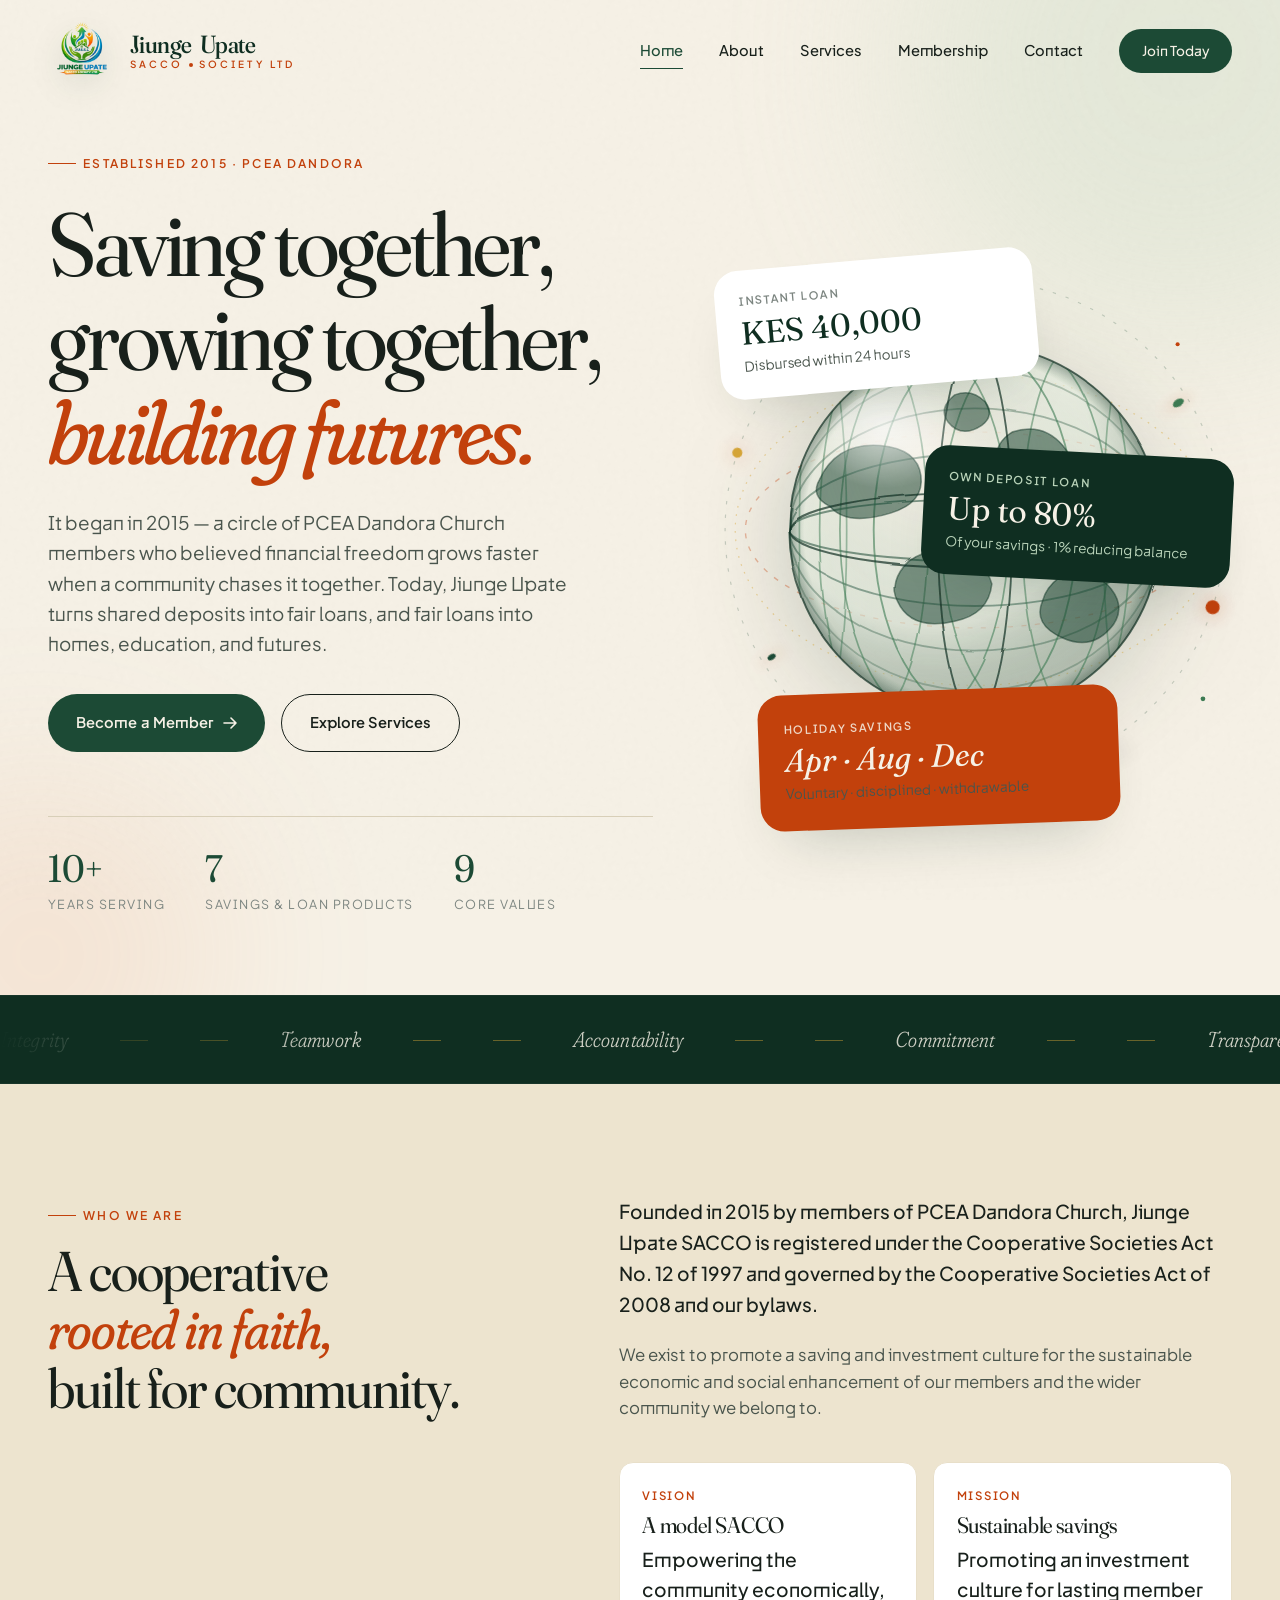
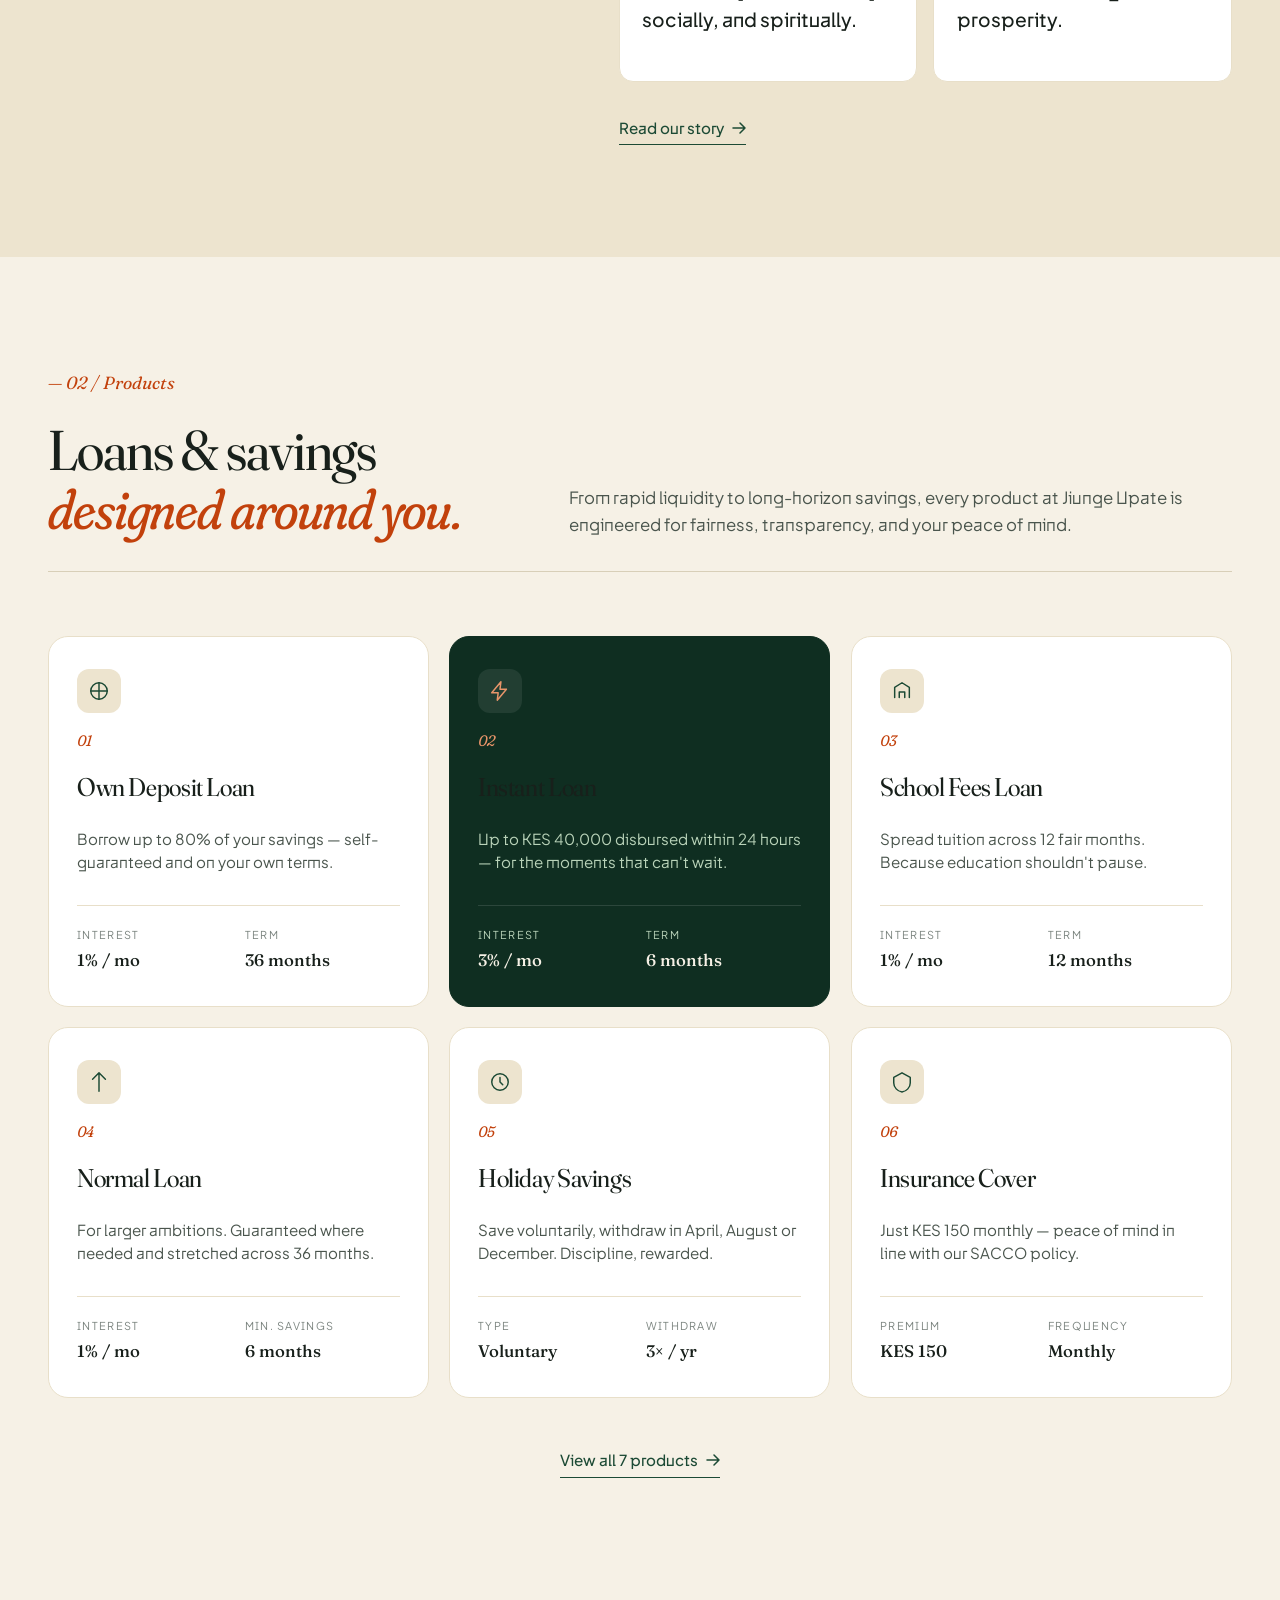
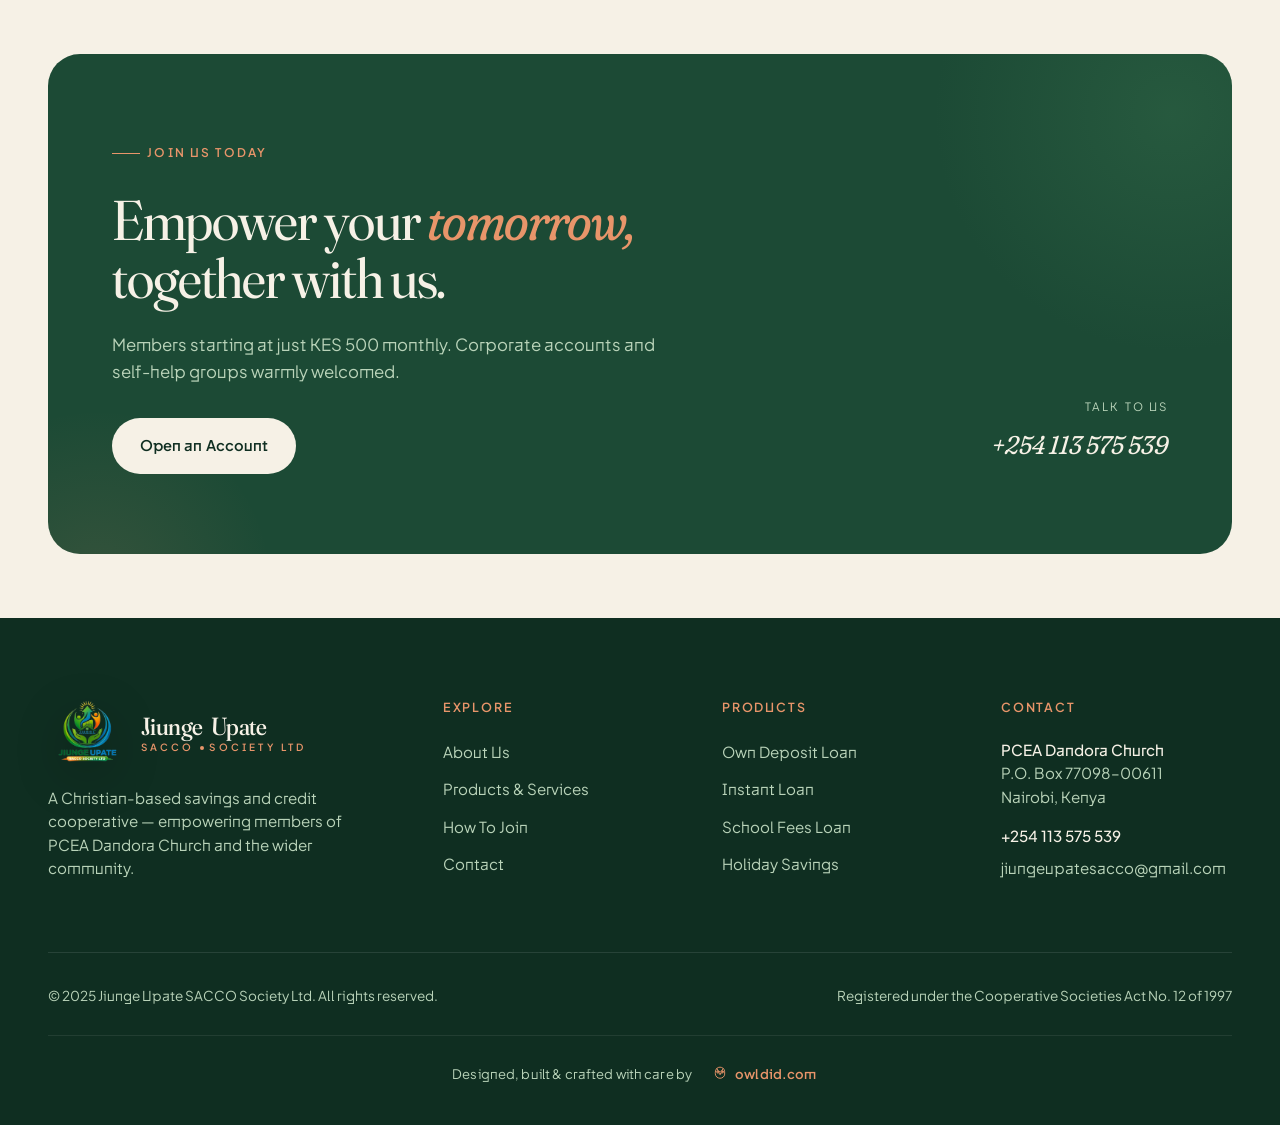
==== commit f92289ad: "Refresh landing: animated globe hero, wordmark, premium polish - Replace the hero "egg" with a richl" ====
--- a/index.html
+++ b/index.html
@@ -6,25 +6,25 @@
   <meta name="description" content="Jiunge Upate SACCO Society Ltd — a Christian-based savings and credit cooperative empowering members of PCEA Dandora Church and the wider community since 2015." />
   <title>Jiunge Upate SACCO — Empowering lives through savings, credit & community</title>
   <link rel="stylesheet" href="css/styles.css" />
-  <link rel="icon" type="image/svg+xml" href="assets/logo.svg" />
+  <link rel="icon" type="image/png" href="assets/logo.png" />
 </head>
 <body>
 
   <!-- ============ NAV ============ -->
   <nav class="nav">
     <div class="wrap nav-inner">
-      <a href="index.html" class="logo">
-        <svg class="logo-mark" viewBox="0 0 64 64" fill="none" aria-hidden="true">
-          <path d="M32 6 C18 6 6 18 6 32 C6 46 18 58 32 58 C46 58 58 46 58 32" stroke="#1c4a35" stroke-width="2.5" stroke-linecap="round" fill="none"/>
-          <g stroke="#d4a437" stroke-width="2" stroke-linecap="round"><line x1="32" y1="11" x2="32" y2="15"/><line x1="22" y1="14" x2="24" y2="17"/><line x1="42" y1="14" x2="40" y2="17"/></g>
-          <path d="M22 40 L30 30 L36 36 L46 22" stroke="#3d7a52" stroke-width="3" stroke-linecap="round" stroke-linejoin="round" fill="none"/>
-          <circle cx="46" cy="22" r="2.5" fill="#c2410c"/>
-          <path d="M24 46 L32 38 L40 46 L40 50 L24 50 Z" fill="#1c4a35"/>
-          <rect x="30" y="44" width="4" height="6" fill="#f6f1e6"/>
-        </svg>
-        <span class="logo-text">Jiunge Upate<span>SACCO Society Ltd</span></span>
+      <a href="index.html" class="logo" aria-label="Jiunge Upate SACCO — home">
+        <img class="logo-img" src="assets/logo.png" alt="Jiunge Upate SACCO Society Ltd" />
+        <span class="logo-text">
+          <span class="logo-text-main">
+            <span class="lt-char">J</span><span class="lt-char">i</span><span class="lt-char">u</span><span class="lt-char">n</span><span class="lt-char">g</span><span class="lt-char">e</span>
+            <span class="lt-space">&nbsp;</span>
+            <span class="lt-char">U</span><span class="lt-char">p</span><span class="lt-char">a</span><span class="lt-char">t</span><span class="lt-char">e</span>
+          </span>
+          <span class="logo-text-sub">SACCO <span class="logo-dot"></span> Society Ltd</span>
+        </span>
       </a>
-      <button class="nav-toggle" aria-label="Toggle menu"><span></span><span></span><span></span></button>
+      <button class="nav-toggle" aria-label="Toggle menu" aria-expanded="false"><span></span><span></span><span></span></button>
       <div class="nav-menu">
         <a href="index.html">Home</a>
         <a href="about.html">About</a>
@@ -53,9 +53,9 @@
           <span class="word italic-accent">futures.</span>
         </h1>
         <p class="hero-lead">
-          Jiunge Upate SACCO Society Limited is a Christian-based savings and credit cooperative
-          empowering members of our community to live with financial confidence — one shared
-          deposit, one fair loan, one disciplined goal at a time.
+          It began in 2015 — a circle of PCEA Dandora Church members who believed financial
+          freedom grows faster when a community chases it together. Today, Jiunge Upate turns
+          shared deposits into fair loans, and fair loans into homes, education, and futures.
         </p>
         <div class="hero-cta">
           <a href="membership.html" class="btn btn-primary">Become a Member
@@ -80,9 +80,149 @@
         </div>
       </div>
 
-      <!-- Hero visual: layered cards over green disc -->
+      <!-- Hero visual: layered cards over sketched rotating globe -->
       <div class="hero-visual" aria-hidden="true">
-        <div class="hero-circle"></div>
+        <div class="hero-globe">
+          <svg class="globe-svg" viewBox="-160 -160 320 320" role="img" aria-hidden="true">
+            <defs>
+              <!-- Sketch filter: gives lines a hand-drawn jitter -->
+              <filter id="sketch" x="-10%" y="-10%" width="120%" height="120%">
+                <feTurbulence type="fractalNoise" baseFrequency="0.022" numOctaves="2" seed="3" result="noise"/>
+                <feDisplacementMap in="SourceGraphic" in2="noise" scale="1.6"/>
+              </filter>
+              <!-- Soft globe gradient -->
+              <radialGradient id="globeFill" cx="38%" cy="32%" r="80%">
+                <stop offset="0%"  stop-color="#f6f1e6" stop-opacity="0.95"/>
+                <stop offset="55%" stop-color="#e7f0e2" stop-opacity="0.6"/>
+                <stop offset="100%" stop-color="#1c4a35" stop-opacity="0.18"/>
+              </radialGradient>
+              <radialGradient id="globeRim" cx="50%" cy="50%" r="50%">
+                <stop offset="92%" stop-color="#1c4a35" stop-opacity="0"/>
+                <stop offset="100%" stop-color="#0f2e21" stop-opacity="0.35"/>
+              </radialGradient>
+              <!-- Highlight glow -->
+              <radialGradient id="globeGlow" cx="32%" cy="28%" r="38%">
+                <stop offset="0%"  stop-color="#ffffff" stop-opacity="0.7"/>
+                <stop offset="100%" stop-color="#ffffff" stop-opacity="0"/>
+              </radialGradient>
+              <!-- Mask the rotating sketch so it stays inside the sphere -->
+              <clipPath id="globeClip">
+                <circle cx="0" cy="0" r="110"/>
+              </clipPath>
+            </defs>
+
+            <!-- Outer dashed orbits -->
+            <g class="globe-orbit-ring r1">
+              <ellipse cx="0" cy="0" rx="148" ry="148" fill="none" stroke="#1c4a35" stroke-opacity="0.22" stroke-width="0.7" stroke-dasharray="2 6"/>
+            </g>
+            <g class="globe-orbit-ring r2">
+              <ellipse cx="0" cy="0" rx="136" ry="58" fill="none" stroke="#c2410c" stroke-opacity="0.35" stroke-width="0.8" stroke-dasharray="3 5"/>
+            </g>
+            <g class="globe-orbit-ring r3">
+              <ellipse cx="0" cy="0" rx="142" ry="92" fill="none" stroke="#d4a437" stroke-opacity="0.45" stroke-width="0.7" stroke-dasharray="1 4"/>
+            </g>
+
+            <!-- Sphere body -->
+            <circle cx="0" cy="0" r="110" fill="url(#globeFill)"/>
+
+            <!-- Latitude / longitude sketch grid (rotates) -->
+            <g clip-path="url(#globeClip)" filter="url(#sketch)">
+              <g class="globe-spin">
+                <!-- Repeated tile so the spin loops seamlessly -->
+                <g class="globe-tile">
+                  <!-- Latitudes -->
+                  <ellipse cx="0" cy="0" rx="110" ry="18"  fill="none" stroke="#1c4a35" stroke-opacity="0.55" stroke-width="1.1"/>
+                  <ellipse cx="0" cy="0" rx="110" ry="45"  fill="none" stroke="#1c4a35" stroke-opacity="0.45" stroke-width="1.1"/>
+                  <ellipse cx="0" cy="0" rx="110" ry="72"  fill="none" stroke="#1c4a35" stroke-opacity="0.35" stroke-width="1.1"/>
+                  <ellipse cx="0" cy="0" rx="110" ry="95"  fill="none" stroke="#1c4a35" stroke-opacity="0.28" stroke-width="1"/>
+                  <!-- Longitudes (drawn as vertical ellipses rotated) -->
+                  <g>
+                    <ellipse cx="-90" cy="0" rx="14" ry="110" fill="none" stroke="#3d7a52" stroke-opacity="0.45" stroke-width="1"/>
+                    <ellipse cx="-60" cy="0" rx="32" ry="110" fill="none" stroke="#3d7a52" stroke-opacity="0.5"  stroke-width="1"/>
+                    <ellipse cx="-30" cy="0" rx="50" ry="110" fill="none" stroke="#3d7a52" stroke-opacity="0.55" stroke-width="1"/>
+                    <ellipse cx="0"   cy="0" rx="60" ry="110" fill="none" stroke="#3d7a52" stroke-opacity="0.6"  stroke-width="1.1"/>
+                    <ellipse cx="30"  cy="0" rx="50" ry="110" fill="none" stroke="#3d7a52" stroke-opacity="0.55" stroke-width="1"/>
+                    <ellipse cx="60"  cy="0" rx="32" ry="110" fill="none" stroke="#3d7a52" stroke-opacity="0.5"  stroke-width="1"/>
+                    <ellipse cx="90"  cy="0" rx="14" ry="110" fill="none" stroke="#3d7a52" stroke-opacity="0.45" stroke-width="1"/>
+                  </g>
+
+                  <!-- Sketched continents (loose, abstract blobs) -->
+                  <g fill="#1c4a35" fill-opacity="0.55" stroke="#0f2e21" stroke-opacity="0.45" stroke-width="0.9" stroke-linejoin="round">
+                    <path d="M-92,-30 q10,-22 36,-20 q22,2 24,18 q2,16 -18,22 q-26,8 -36,-4 q-12,-6 -6,-16 Z"/>
+                    <path d="M-40,18 q14,-10 32,-4 q14,4 18,18 q-2,18 -22,22 q-26,6 -34,-12 q-6,-12 6,-24 Z"/>
+                    <path d="M22,-58 q18,-6 30,8 q10,12 4,24 q-8,12 -28,8 q-18,-4 -16,-22 q0,-12 10,-18 Z"/>
+                    <path d="M50,28 q16,-8 28,4 q12,12 4,24 q-12,16 -30,8 q-18,-8 -12,-22 q2,-8 10,-14 Z"/>
+                    <path d="M-12,-80 q10,-4 18,4 q6,8 -2,14 q-12,8 -20,-2 q-6,-8 4,-16 Z"/>
+                  </g>
+                </g>
+                <g class="globe-tile" transform="translate(220 0)">
+                  <ellipse cx="0" cy="0" rx="110" ry="18"  fill="none" stroke="#1c4a35" stroke-opacity="0.55" stroke-width="1.1"/>
+                  <ellipse cx="0" cy="0" rx="110" ry="45"  fill="none" stroke="#1c4a35" stroke-opacity="0.45" stroke-width="1.1"/>
+                  <ellipse cx="0" cy="0" rx="110" ry="72"  fill="none" stroke="#1c4a35" stroke-opacity="0.35" stroke-width="1.1"/>
+                  <ellipse cx="0" cy="0" rx="110" ry="95"  fill="none" stroke="#1c4a35" stroke-opacity="0.28" stroke-width="1"/>
+                  <g>
+                    <ellipse cx="-90" cy="0" rx="14" ry="110" fill="none" stroke="#3d7a52" stroke-opacity="0.45" stroke-width="1"/>
+                    <ellipse cx="-60" cy="0" rx="32" ry="110" fill="none" stroke="#3d7a52" stroke-opacity="0.5"  stroke-width="1"/>
+                    <ellipse cx="-30" cy="0" rx="50" ry="110" fill="none" stroke="#3d7a52" stroke-opacity="0.55" stroke-width="1"/>
+                    <ellipse cx="0"   cy="0" rx="60" ry="110" fill="none" stroke="#3d7a52" stroke-opacity="0.6"  stroke-width="1.1"/>
+                    <ellipse cx="30"  cy="0" rx="50" ry="110" fill="none" stroke="#3d7a52" stroke-opacity="0.55" stroke-width="1"/>
+                    <ellipse cx="60"  cy="0" rx="32" ry="110" fill="none" stroke="#3d7a52" stroke-opacity="0.5"  stroke-width="1"/>
+                    <ellipse cx="90"  cy="0" rx="14" ry="110" fill="none" stroke="#3d7a52" stroke-opacity="0.45" stroke-width="1"/>
+                  </g>
+                  <g fill="#1c4a35" fill-opacity="0.55" stroke="#0f2e21" stroke-opacity="0.45" stroke-width="0.9" stroke-linejoin="round">
+                    <path d="M-78,-22 q14,-18 38,-14 q22,4 20,22 q-2,18 -24,20 q-26,2 -34,-12 q-8,-10 0,-16 Z"/>
+                    <path d="M30,-44 q16,-4 26,10 q8,14 -4,24 q-16,12 -32,2 q-14,-10 -8,-24 q4,-10 18,-12 Z"/>
+                    <path d="M-20,42 q14,-6 26,6 q10,12 0,24 q-14,14 -30,4 q-14,-10 -8,-22 q4,-8 12,-12 Z"/>
+                  </g>
+                </g>
+              </g>
+            </g>
+
+            <!-- Equator + meridian (static reference rings on top) -->
+            <g fill="none" stroke="#0f2e21" stroke-opacity="0.7" stroke-width="1.1" stroke-linecap="round" filter="url(#sketch)">
+              <ellipse cx="0" cy="0" rx="110" ry="110"/>
+              <ellipse cx="0" cy="0" rx="110" ry="22"/>
+              <ellipse cx="0" cy="0" rx="22"  ry="110"/>
+            </g>
+
+            <!-- Hand-drawn axis poles -->
+            <g stroke="#c2410c" stroke-width="1.4" stroke-linecap="round" filter="url(#sketch)">
+              <line x1="0" y1="-118" x2="0" y2="-105"/>
+              <line x1="0" y1="118"  x2="0" y2="105"/>
+            </g>
+
+            <!-- Rim shading + glow -->
+            <circle cx="0" cy="0" r="110" fill="url(#globeRim)"/>
+            <ellipse cx="-32" cy="-40" rx="60" ry="48" fill="url(#globeGlow)"/>
+
+            <!-- Orbiting community dots (people circling the world) -->
+            <g class="orbit-group o1">
+              <g class="orbit-tilt">
+                <circle class="orbit-dot d1" cx="148" cy="0" r="4.2" fill="#c2410c"/>
+                <circle class="orbit-dot d2" cx="-148" cy="0" r="3" fill="#d4a437"/>
+              </g>
+            </g>
+            <g class="orbit-group o2">
+              <g class="orbit-tilt tilt-2">
+                <circle class="orbit-dot d3" cx="142" cy="0" r="3.6" fill="#3d7a52"/>
+                <circle class="orbit-dot d4" cx="-142" cy="0" r="2.6" fill="#1c4a35"/>
+              </g>
+            </g>
+            <g class="orbit-group o3">
+              <g class="orbit-tilt tilt-3">
+                <circle class="orbit-dot d5" cx="136" cy="0" r="3" fill="#e8956a"/>
+              </g>
+            </g>
+
+            <!-- Tiny sparkles -->
+            <g class="globe-spark">
+              <circle cx="-130" cy="-95" r="1.6" fill="#d4a437"/>
+              <circle cx="120"  cy="-110" r="1.2" fill="#c2410c"/>
+              <circle cx="135"  cy="100" r="1.4" fill="#3d7a52"/>
+              <circle cx="-115" cy="115" r="1"   fill="#d4a437"/>
+            </g>
+          </svg>
+        </div>
         <div class="hero-card c1">
           <span class="card-label">Instant Loan</span>
           <span class="card-value">KES 40,000</span>
@@ -305,15 +445,15 @@
       <div class="footer-grid">
         <div class="footer-brand">
           <a href="index.html" class="logo">
-            <svg class="logo-mark" viewBox="0 0 64 64" fill="none" aria-hidden="true">
-              <path d="M32 6 C18 6 6 18 6 32 C6 46 18 58 32 58 C46 58 58 46 58 32" stroke="#b9d3b9" stroke-width="2.5" stroke-linecap="round" fill="none"/>
-              <g stroke="#d4a437" stroke-width="2" stroke-linecap="round"><line x1="32" y1="11" x2="32" y2="15"/><line x1="22" y1="14" x2="24" y2="17"/><line x1="42" y1="14" x2="40" y2="17"/></g>
-              <path d="M22 40 L30 30 L36 36 L46 22" stroke="#b9d3b9" stroke-width="3" stroke-linecap="round" stroke-linejoin="round" fill="none"/>
-              <circle cx="46" cy="22" r="2.5" fill="#e8956a"/>
-              <path d="M24 46 L32 38 L40 46 L40 50 L24 50 Z" fill="#b9d3b9"/>
-              <rect x="30" y="44" width="4" height="6" fill="#0f2e21"/>
-            </svg>
-            <span class="logo-text" style="color:var(--bg)">Jiunge Upate<span>SACCO Society Ltd</span></span>
+            <img class="logo-img" src="assets/logo.png" alt="Jiunge Upate SACCO Society Ltd" />
+            <span class="logo-text" style="color:var(--bg)">
+              <span class="logo-text-main">
+                <span class="lt-char">J</span><span class="lt-char">i</span><span class="lt-char">u</span><span class="lt-char">n</span><span class="lt-char">g</span><span class="lt-char">e</span>
+                <span class="lt-space">&nbsp;</span>
+                <span class="lt-char">U</span><span class="lt-char">p</span><span class="lt-char">a</span><span class="lt-char">t</span><span class="lt-char">e</span>
+              </span>
+              <span class="logo-text-sub">SACCO <span class="logo-dot"></span> Society Ltd</span>
+            </span>
           </a>
           <p>A Christian-based savings and credit cooperative — empowering members of PCEA Dandora Church and the wider community.</p>
         </div>
@@ -347,6 +487,22 @@
         <p>© 2025 Jiunge Upate SACCO Society Ltd. All rights reserved.</p>
         <p>Registered under the Cooperative Societies Act No. 12 of 1997</p>
       </div>
+
+      <div class="footer-credit">
+        Designed, built &amp; crafted with care by
+        <a href="https://owldid.com" target="_blank" rel="noopener noreferrer">
+          <span class="credit-owl" aria-hidden="true">
+            <svg viewBox="0 0 24 24" width="14" height="14" fill="none" stroke="currentColor" stroke-width="1.6" stroke-linecap="round" stroke-linejoin="round">
+              <circle cx="8.5" cy="10" r="2.2"/><circle cx="15.5" cy="10" r="2.2"/>
+              <circle cx="8.5" cy="10" r="0.6" fill="currentColor"/><circle cx="15.5" cy="10" r="0.6" fill="currentColor"/>
+              <path d="M12 12.6 l-1 1.3 l1 0.6 l1-0.6 z" fill="currentColor"/>
+              <path d="M4 10 c0-5 4-8 8-8 s8 3 8 8 v4 c0 4-4 7-8 7 s-8-3-8-7 z"/>
+              <path d="M6.5 4.5 l1.6 2.2 M17.5 4.5 l-1.6 2.2"/>
+            </svg>
+          </span>
+          owldid.com
+        </a>
+      </div>
     </div>
   </footer>
 
--- a/css/styles.css
+++ b/css/styles.css
@@ -64,14 +64,14 @@
   position: relative;
 }
 
-/* Subtle grain overlay */
+/* Subtle grain overlay — kept very soft for premium feel */
 body::before {
   content: "";
   position: fixed;
   inset: 0;
   pointer-events: none;
   z-index: 1;
-  opacity: 0.4;
+  opacity: 0.22;
   background-image: url("data:image/svg+xml,%3Csvg viewBox='0 0 200 200' xmlns='http://www.w3.org/2000/svg'%3E%3Cfilter id='n'%3E%3CfeTurbulence type='fractalNoise' baseFrequency='0.85' numOctaves='2' stitchTiles='stitch'/%3E%3CfeColorMatrix values='0 0 0 0 0.1 0 0 0 0 0.1 0 0 0 0 0.1 0 0 0 0.06 0'/%3E%3C/filter%3E%3Crect width='100%25' height='100%25' filter='url(%23n)'/%3E%3C/svg%3E");
   mix-blend-mode: multiply;
 }
@@ -193,30 +193,166 @@
 }
 
 .logo {
-  display: flex;
+  display: inline-flex;
   align-items: center;
-  gap: 0.7rem;
-  font-family: var(--serif);
-  font-size: 1.1rem;
+  gap: 0.85rem;
+  flex-shrink: 0;
+  position: relative;
+  transition: transform 0.45s var(--ease);
+  min-width: 0;
+}
+.logo:hover { transform: scale(1.035); }
+.logo:active { transform: scale(0.98); }
+.logo-img,
+.logo-mark {
+  height: 62px;
+  width: auto;
+  display: block;
+  flex-shrink: 0;
+  transition: height 0.4s var(--ease), filter 0.4s var(--ease), transform 0.6s var(--ease);
+  filter: drop-shadow(0 8px 16px rgba(15, 46, 33, 0.16));
+}
+.logo:hover .logo-img,
+.logo:hover .logo-mark {
+  transform: rotate(-6deg) scale(1.06);
+  filter: drop-shadow(0 12px 22px rgba(15, 46, 33, 0.28));
+}
+.nav.scrolled .logo-img,
+.nav.scrolled .logo-mark { height: 48px; }
+.footer-brand .logo-mark { height: 72px; filter: none; }
+@media (max-width: 600px) {
+  .logo-img, .logo-mark { height: 50px; }
+  .nav.scrolled .logo-img, .nav.scrolled .logo-mark { height: 42px; }
+}
+@media (max-width: 380px) {
+  .logo-img, .logo-mark { height: 44px; }
+}
+
+/* ----- Wordmark next to the logo ----- */
+.logo-text {
+  display: inline-flex;
+  flex-direction: column;
+  line-height: 1;
+  gap: 4px;
+  min-width: 0;
+  transition: opacity 0.4s var(--ease);
+}
+.logo-text-main {
+  font-family: var(--serif);
+  font-size: clamp(1.2rem, 2.4vw, 1.55rem);
   font-weight: 500;
-  letter-spacing: -0.01em;
+  letter-spacing: -0.02em;
   color: var(--green-deep);
-}
-.logo-mark {
-  width: 38px;
-  height: 38px;
-  flex-shrink: 0;
-}
-.logo-text { line-height: 1; }
-.logo-text span {
-  display: block;
+  font-variation-settings: "opsz" 144, "SOFT" 40;
+  display: inline-flex;
+  flex-wrap: nowrap;
+  white-space: nowrap;
+}
+.logo-text-main .lt-char {
+  display: inline-block;
+  opacity: 0;
+  transform: translateY(-14px) rotate(-8deg);
+  animation: logoCharIn 0.6s var(--ease-out) forwards;
+  transition: transform 0.4s var(--ease), color 0.3s var(--ease);
+}
+.logo-text-main .lt-space { display: inline-block; width: 0.32em; }
+.logo:hover .logo-text-main .lt-char {
+  animation: logoCharBounce 0.55s var(--ease) forwards;
+}
+.logo:hover .logo-text-main .lt-char:nth-child(odd)  { color: var(--terra); }
+.logo:hover .logo-text-main .lt-char:nth-child(even) { color: var(--green-leaf); }
+
+/* Stagger each letter's intro */
+.logo-text-main .lt-char:nth-child(1)  { animation-delay: 0.05s; }
+.logo-text-main .lt-char:nth-child(2)  { animation-delay: 0.10s; }
+.logo-text-main .lt-char:nth-child(3)  { animation-delay: 0.15s; }
+.logo-text-main .lt-char:nth-child(4)  { animation-delay: 0.20s; }
+.logo-text-main .lt-char:nth-child(5)  { animation-delay: 0.25s; }
+.logo-text-main .lt-char:nth-child(6)  { animation-delay: 0.30s; }
+.logo-text-main .lt-char:nth-child(7)  { animation-delay: 0.35s; }
+.logo-text-main .lt-char:nth-child(8)  { animation-delay: 0.40s; }
+.logo-text-main .lt-char:nth-child(9)  { animation-delay: 0.45s; }
+.logo-text-main .lt-char:nth-child(10) { animation-delay: 0.50s; }
+.logo-text-main .lt-char:nth-child(11) { animation-delay: 0.55s; }
+.logo-text-main .lt-char:nth-child(12) { animation-delay: 0.60s; }
+
+/* And bounce on hover, staggered */
+.logo:hover .logo-text-main .lt-char:nth-child(1)  { animation-delay: 0.00s; }
+.logo:hover .logo-text-main .lt-char:nth-child(2)  { animation-delay: 0.04s; }
+.logo:hover .logo-text-main .lt-char:nth-child(3)  { animation-delay: 0.08s; }
+.logo:hover .logo-text-main .lt-char:nth-child(4)  { animation-delay: 0.12s; }
+.logo:hover .logo-text-main .lt-char:nth-child(5)  { animation-delay: 0.16s; }
+.logo:hover .logo-text-main .lt-char:nth-child(6)  { animation-delay: 0.20s; }
+.logo:hover .logo-text-main .lt-char:nth-child(7)  { animation-delay: 0.24s; }
+.logo:hover .logo-text-main .lt-char:nth-child(8)  { animation-delay: 0.28s; }
+.logo:hover .logo-text-main .lt-char:nth-child(9)  { animation-delay: 0.32s; }
+.logo:hover .logo-text-main .lt-char:nth-child(10) { animation-delay: 0.36s; }
+.logo:hover .logo-text-main .lt-char:nth-child(11) { animation-delay: 0.40s; }
+.logo:hover .logo-text-main .lt-char:nth-child(12) { animation-delay: 0.44s; }
+
+@keyframes logoCharIn {
+  to { opacity: 1; transform: none; }
+}
+@keyframes logoCharBounce {
+  0%   { transform: translateY(0) rotate(0); }
+  40%  { transform: translateY(-8px) rotate(-6deg); }
+  100% { transform: translateY(0) rotate(0); }
+}
+
+.logo-text-sub {
   font-family: var(--sans);
   font-size: 0.62rem;
+  letter-spacing: 0.32em;
+  text-transform: uppercase;
   font-weight: 600;
   color: var(--terra);
-  letter-spacing: 0.18em;
-  text-transform: uppercase;
-  margin-top: 3px;
+  display: inline-flex;
+  align-items: center;
+  gap: 0.55em;
+  opacity: 0;
+  transform: translateY(8px);
+  animation: subFadeIn 0.7s var(--ease-out) 0.7s forwards;
+}
+.logo-dot {
+  display: inline-block;
+  width: 4px;
+  height: 4px;
+  background: currentColor;
+  border-radius: 50%;
+  animation: subDotPulse 2.4s ease-in-out infinite;
+}
+@keyframes subFadeIn  { to { opacity: 1; transform: none; } }
+@keyframes subDotPulse {
+  0%, 100% { transform: scale(1);    opacity: 1; }
+  50%      { transform: scale(1.8);  opacity: 0.55; }
+}
+
+/* Footer wordmark recolouring */
+.footer-brand .logo-text-main { color: var(--bg); }
+.footer-brand .logo-text-sub  { color: var(--terra-soft); }
+
+/* Hide/shrink wordmark on small screens so the menu still fits */
+@media (max-width: 600px) {
+  .logo-text-main { font-size: 1.05rem; }
+  .logo-text-sub  { font-size: 0.56rem; letter-spacing: 0.28em; }
+  .logo { gap: 0.55rem; }
+}
+@media (max-width: 440px) {
+  .logo-text-sub { display: none; }
+}
+@media (max-width: 360px) {
+  .nav .logo-text { display: none; }
+  .footer-brand .logo-text { display: inline-flex; }
+}
+/* Footer logo — let the mark breathe on the deep green ground */
+.footer-brand .logo {
+  background: transparent;
+  padding: 0;
+  margin-bottom: 1.25rem;
+}
+.footer-brand .logo-img {
+  height: 72px;
+  filter: drop-shadow(0 10px 24px rgba(0, 0, 0, 0.35));
 }
 
 .nav-menu {
@@ -286,22 +422,51 @@
 .nav-toggle.open span:nth-child(2) { opacity: 0; }
 .nav-toggle.open span:nth-child(3) { transform: translateY(-6px) rotate(-45deg); }
 
-@media (max-width: 900px) {
+@media (max-width: 1140px) {
+  .nav-menu { gap: 1.6rem; }
+  .nav-inner { gap: 1.25rem; }
+}
+@media (max-width: 980px) {
   .nav-toggle { display: block; }
   .nav-menu {
     position: fixed;
     inset: 0;
-    background: var(--bg);
+    background: linear-gradient(165deg, var(--bg) 0%, var(--bg-soft) 100%);
     flex-direction: column;
     justify-content: center;
     align-items: center;
-    gap: 2rem;
+    gap: 1.35rem;
+    padding: 6rem 1.5rem 3rem;
     transform: translateX(100%);
-    transition: transform 0.5s var(--ease);
+    transition: transform 0.55s var(--ease);
     z-index: 105;
   }
   .nav-menu.open { transform: translateX(0); }
-  .nav-menu a { font-size: 1.6rem; font-family: var(--serif); }
+  .nav-menu a {
+    font-size: clamp(1.55rem, 6.5vw, 2.15rem);
+    font-family: var(--serif);
+    opacity: 0;
+    transform: translateY(26px);
+  }
+  .nav-menu a::after { display: none; }
+  .nav-menu.open a { animation: navLinkIn 0.55s var(--ease-out) forwards; }
+  .nav-menu.open a:nth-child(1) { animation-delay: 0.10s; }
+  .nav-menu.open a:nth-child(2) { animation-delay: 0.17s; }
+  .nav-menu.open a:nth-child(3) { animation-delay: 0.24s; }
+  .nav-menu.open a:nth-child(4) { animation-delay: 0.31s; }
+  .nav-menu.open a:nth-child(5) { animation-delay: 0.38s; }
+  .nav-menu.open a:nth-child(6) { animation-delay: 0.45s; }
+  .nav-menu .nav-cta {
+    margin-top: 0.75rem;
+    font-size: 1rem !important;
+    padding: 1rem 2.6rem !important;
+  }
+  .nav-inner .logo { z-index: 106; }
+}
+@keyframes navLinkIn { to { opacity: 1; transform: none; } }
+@media (max-width: 480px) {
+  .nav { padding: 0.85rem 0; }
+  .nav.scrolled { padding: 0.6rem 0; }
 }
 
 /* ==========================================================================
@@ -368,23 +533,23 @@
   position: absolute;
   z-index: 0;
   border-radius: 50%;
-  filter: blur(60px);
-  opacity: 0.5;
+  filter: blur(90px);
+  opacity: 0.28;
 }
 .hero-bg-blob.b1 {
-  width: 600px;
-  height: 600px;
+  width: 560px;
+  height: 560px;
   background: var(--green-soft);
-  top: -200px;
-  right: -150px;
+  top: -220px;
+  right: -180px;
 }
 .hero-bg-blob.b2 {
-  width: 400px;
-  height: 400px;
+  width: 360px;
+  height: 360px;
   background: var(--terra-soft);
-  bottom: -100px;
-  left: -100px;
-  opacity: 0.3;
+  bottom: -140px;
+  left: -140px;
+  opacity: 0.14;
 }
 
 .hero-grid {
@@ -529,27 +694,99 @@
 }
 .hero-card.c3 .card-label { color: var(--bg); opacity: 0.85; }
 .hero-card.c3 .card-value { color: var(--bg); font-style: italic; }
-.hero-circle {
+/* ----- Sketched rotating globe (hero) ----- */
+.hero-globe {
   position: absolute;
+  left: 50%;
+  top: 50%;
+  width: 105%;
+  aspect-ratio: 1;
+  transform: translate(-50%, -50%);
+  z-index: 1;
+  pointer-events: none;
+}
+.hero-globe::after {
+  content: "";
+  position: absolute;
+  left: 18%;
+  right: 18%;
+  bottom: 6%;
+  height: 6%;
+  background: radial-gradient(ellipse at center, rgba(15, 46, 33, 0.38), transparent 72%);
+  filter: blur(10px);
+  z-index: -1;
+  animation: globeShadow 8s ease-in-out infinite;
+}
+.globe-svg {
   width: 100%;
   height: 100%;
-  border-radius: 50%;
-  background: radial-gradient(circle at 30% 40%, var(--green-leaf), var(--green-deep));
-  z-index: 1;
-  transform: scale(0.85);
-}
-.hero-circle::before {
-  content: "JUSS";
-  position: absolute;
-  inset: 0;
-  display: flex;
-  align-items: center;
-  justify-content: center;
-  font-family: var(--serif);
-  font-size: 6rem;
-  font-style: italic;
-  color: rgba(255,255,255,0.07);
-  font-variation-settings: "opsz" 144, "SOFT" 100;
+  overflow: visible;
+  animation: globeBob 9s ease-in-out infinite;
+  filter: drop-shadow(0 26px 46px rgba(15, 46, 33, 0.28));
+}
+
+/* The map tiles slide left through a clip — the second tile sits +220 so the seam never shows */
+.globe-spin {
+  animation: globeSpin 26s linear infinite;
+  transform-origin: center;
+}
+@keyframes globeSpin {
+  from { transform: translateX(0); }
+  to   { transform: translateX(-220px); }
+}
+
+@keyframes globeBob {
+  0%, 100% { transform: translateY(4px) rotate(-1.4deg); }
+  50%      { transform: translateY(-14px) rotate(1.4deg); }
+}
+@keyframes globeShadow {
+  0%, 100% { transform: scaleX(1);    opacity: 0.9; }
+  50%      { transform: scaleX(0.78); opacity: 0.5; }
+}
+
+/* Orbit dashed rings around the globe */
+.globe-orbit-ring {
+  transform-origin: center;
+  animation: orbitRingSpin 60s linear infinite;
+}
+.globe-orbit-ring.r2 { animation-duration: 38s; animation-direction: reverse; }
+.globe-orbit-ring.r3 { animation-duration: 80s; }
+@keyframes orbitRingSpin { to { transform: rotate(360deg); } }
+
+/* Orbiting community dots */
+.orbit-group {
+  transform-origin: center;
+  animation: orbitSpin 14s linear infinite;
+}
+.orbit-group.o2 { animation-duration: 22s; animation-direction: reverse; }
+.orbit-group.o3 { animation-duration: 32s; }
+.orbit-tilt   { transform: rotate(18deg); }
+.orbit-tilt.tilt-2 { transform: rotate(-32deg) scaleY(0.6); }
+.orbit-tilt.tilt-3 { transform: rotate(58deg)  scaleY(0.45); }
+.orbit-dot { filter: drop-shadow(0 0 6px rgba(194, 65, 12, 0.45)); }
+.orbit-dot.d1 { animation: dotPulse 2.8s ease-in-out infinite; }
+.orbit-dot.d2 { animation: dotPulse 3.4s ease-in-out infinite 0.6s; }
+.orbit-dot.d3 { animation: dotPulse 3.0s ease-in-out infinite 0.9s; }
+.orbit-dot.d4 { animation: dotPulse 4.0s ease-in-out infinite 1.4s; }
+.orbit-dot.d5 { animation: dotPulse 3.6s ease-in-out infinite 0.3s; }
+@keyframes orbitSpin { to { transform: rotate(360deg); } }
+@keyframes dotPulse {
+  0%, 100% { transform: scale(1);   opacity: 1; }
+  50%      { transform: scale(1.6); opacity: 0.55; }
+}
+
+/* Twinkling sparkles around the globe */
+.globe-spark circle {
+  animation: sparkTwinkle 3.2s ease-in-out infinite;
+  transform-origin: center;
+  transform-box: fill-box;
+}
+.globe-spark circle:nth-child(2) { animation-delay: 0.7s; animation-duration: 4.1s; }
+.globe-spark circle:nth-child(3) { animation-delay: 1.4s; animation-duration: 2.6s; }
+.globe-spark circle:nth-child(4) { animation-delay: 2.1s; animation-duration: 3.8s; }
+@keyframes sparkTwinkle {
+  0%, 100% { opacity: 0.15; transform: scale(0.6); }
+  50%      { opacity: 1;    transform: scale(1.4); }
 }
 
 @media (max-width: 900px) {
@@ -588,36 +825,45 @@
 }
 
 /* ==========================================================================
-   FEATURE STRIP (animated marquee values)
+   FEATURE STRIP (animated marquee values) — refined editorial bar
    ========================================================================== */
 .values-strip {
   background: var(--green-deep);
   color: var(--bg);
-  padding: 1.5rem 0;
+  padding: 1.65rem 0;
   overflow: hidden;
   position: relative;
+  border-top: 1px solid rgba(255, 255, 255, 0.04);
+  border-bottom: 1px solid rgba(255, 255, 255, 0.04);
 }
 .values-track {
   display: flex;
-  gap: 3rem;
+  gap: 3.25rem;
   white-space: nowrap;
-  animation: marquee 40s linear infinite;
+  animation: marquee 60s linear infinite;
   width: max-content;
+  will-change: transform;
 }
 .values-track span {
   font-family: var(--serif);
-  font-size: 1.5rem;
+  font-size: 1.35rem;
   font-style: italic;
+  font-weight: 300;
+  letter-spacing: 0.005em;
+  color: rgba(246, 241, 230, 0.82);
   display: inline-flex;
   align-items: center;
-  gap: 3rem;
+  gap: 3.25rem;
   font-variation-settings: "opsz" 144, "SOFT" 100;
 }
+/* Hairline divider in place of the bright ✦ — quiet and confident */
 .values-track span::after {
-  content: "✦";
-  color: var(--terra-soft);
-  font-style: normal;
-  font-size: 0.9rem;
+  content: "";
+  width: 28px;
+  height: 1px;
+  background: rgba(212, 164, 55, 0.45);
+  display: inline-block;
+  flex-shrink: 0;
 }
 @keyframes marquee {
   to { transform: translateX(-50%); }
@@ -796,24 +1042,24 @@
 .cta-banner::before {
   content: "";
   position: absolute;
-  top: -150px;
-  right: -150px;
-  width: 500px;
-  height: 500px;
+  top: -180px;
+  right: -180px;
+  width: 480px;
+  height: 480px;
   border-radius: 50%;
-  background: radial-gradient(circle, var(--green-leaf), transparent 65%);
-  opacity: 0.6;
+  background: radial-gradient(circle, var(--green-leaf), transparent 70%);
+  opacity: 0.32;
 }
 .cta-banner::after {
   content: "";
   position: absolute;
-  bottom: -200px;
-  left: -100px;
-  width: 400px;
-  height: 400px;
+  bottom: -220px;
+  left: -140px;
+  width: 380px;
+  height: 380px;
   border-radius: 50%;
-  background: radial-gradient(circle, var(--terra-soft), transparent 60%);
-  opacity: 0.25;
+  background: radial-gradient(circle, var(--terra-soft), transparent 65%);
+  opacity: 0.12;
 }
 .cta-inner {
   position: relative;
@@ -933,14 +1179,14 @@
 .page-header::before {
   content: "";
   position: absolute;
-  top: -200px;
-  right: -200px;
-  width: 600px;
-  height: 600px;
+  top: -220px;
+  right: -220px;
+  width: 560px;
+  height: 560px;
   border-radius: 50%;
   background: var(--green-soft);
-  filter: blur(80px);
-  opacity: 0.5;
+  filter: blur(100px);
+  opacity: 0.28;
 }
 .page-header-inner {
   position: relative;
@@ -1536,9 +1782,335 @@
   transform: none;
 }
 
+/* ==========================================================================
+   ENHANCEMENTS — motion, card transitions, responsive polish
+   ========================================================================== */
+
+/* ----- Scroll progress bar — a quiet gold hairline ----- */
+.scroll-progress {
+  position: fixed;
+  top: 0;
+  left: 0;
+  height: 2px;
+  width: 100%;
+  transform: scaleX(0);
+  transform-origin: 0 50%;
+  background: var(--gold);
+  opacity: 0.7;
+  z-index: 200;
+  pointer-events: none;
+}
+
+/* ----- Reveal: directional variants + stagger ----- */
+.reveal { transition-delay: var(--rd, 0s); }
+.reveal.from-left  { transform: translateX(-48px); }
+.reveal.from-right { transform: translateX(48px); }
+.reveal.from-scale { transform: scale(0.9); }
+.reveal.from-left.in,
+.reveal.from-right.in,
+.reveal.from-scale.in { transform: none; }
+
+/* ----- Animated hero / header background blobs ----- */
+@keyframes blobDrift {
+  0%, 100% { transform: translate(0, 0) scale(1); }
+  33%      { transform: translate(42px, -32px) scale(1.12); }
+  66%      { transform: translate(-30px, 26px) scale(0.92); }
+}
+.hero-bg-blob.b1 { animation: blobDrift 20s ease-in-out infinite; }
+.hero-bg-blob.b2 { animation: blobDrift 26s ease-in-out infinite reverse; }
+.page-header::before { animation: blobDrift 24s ease-in-out infinite; }
+
+/* ----- Hero floating product cards ----- */
+.hero-card.c1 { --r: -5deg; }
+.hero-card.c2 { --r:  3deg; animation-delay: -2.4s; }
+.hero-card.c3 { --r: -2deg; animation-delay: -4.7s; }
+.hero-card {
+  transform: rotate(var(--r, 0deg));
+  animation: cardFloat 7s ease-in-out infinite;
+  transition: box-shadow 0.4s var(--ease), transform 0.4s var(--ease);
+  cursor: default;
+}
+@keyframes cardFloat {
+  0%, 100% { transform: translateY(0) rotate(var(--r, 0deg)); }
+  50%      { transform: translateY(-16px) rotate(calc(var(--r, 0deg) * -0.4)); }
+}
+.hero-card:hover {
+  animation: none;
+  transform: translateY(-12px) rotate(0deg) scale(1.05);
+  box-shadow: 0 44px 80px -32px rgba(15, 46, 33, 0.5);
+  z-index: 9;
+}
+
+/* ----- Button sheen ----- */
+.btn { position: relative; overflow: hidden; isolation: isolate; }
+.btn::after {
+  content: "";
+  position: absolute;
+  top: 0;
+  left: -130%;
+  width: 55%;
+  height: 100%;
+  background: linear-gradient(110deg, transparent 0%, rgba(255, 255, 255, 0.18) 50%, transparent 100%);
+  transform: skewX(-22deg);
+  transition: left 0.9s var(--ease);
+  z-index: -1;
+}
+.btn:hover::after { left: 145%; }
+
+/* ----- Nav CTA pulse ----- */
+.nav-cta { position: relative; }
+.nav-cta::before {
+  content: "";
+  position: absolute;
+  inset: 0;
+  border-radius: inherit;
+  animation: ctaPulse 3.6s ease-out infinite;
+  pointer-events: none;
+}
+@keyframes ctaPulse {
+  0%        { box-shadow: 0 0 0 0 rgba(28, 74, 53, 0.45); }
+  70%, 100% { box-shadow: 0 0 0 14px rgba(28, 74, 53, 0); }
+}
+
+/* ----- Values marquee polish ----- */
+/* Strip stays a solid edge-to-edge band — no edge fade on the background.
+   Only the scrolling text fades, so words don't pop in mid-letter. */
+.values-track {
+  -webkit-mask-image: linear-gradient(90deg, transparent 0%, #000 6%, #000 94%, transparent 100%);
+          mask-image: linear-gradient(90deg, transparent 0%, #000 6%, #000 94%, transparent 100%);
+}
+.values-strip:hover .values-track { animation-play-state: paused; }
+
+/* ----- Card interaction layer: spotlight + accent + lift ----- */
+.service-card, .savings-card, .vm-card, .future-card, .policy-card {
+  --mx: 50%;
+  --my: 50%;
+  overflow: hidden;
+  will-change: transform;
+}
+.service-card > *, .savings-card > *, .vm-card > *, .future-card > *, .policy-card > * {
+  position: relative;
+  z-index: 1;
+}
+/* cursor-tracking spotlight */
+.service-card::after, .savings-card::after, .vm-card::after,
+.future-card::after, .policy-card::after {
+  content: "";
+  position: absolute;
+  inset: 0;
+  border-radius: inherit;
+  background: radial-gradient(440px circle at var(--mx) var(--my), rgba(212, 164, 55, 0.2), transparent 60%);
+  opacity: 0;
+  transition: opacity 0.45s var(--ease);
+  z-index: 0;
+  pointer-events: none;
+}
+.service-card.featured::after,
+.vm-card.dark::after,
+.savings-card.dark::after,
+.savings-card.warm::after {
+  background: radial-gradient(440px circle at var(--mx) var(--my), rgba(255, 255, 255, 0.16), transparent 60%);
+}
+.service-card:hover::after, .savings-card:hover::after, .vm-card:hover::after,
+.future-card:hover::after, .policy-card:hover::after { opacity: 1; }
+/* accent bar wipes in from the left edge */
+.service-card::before, .savings-card::before, .future-card::before, .vm-card::before {
+  content: "";
+  position: absolute;
+  top: 0;
+  left: 0;
+  right: 0;
+  height: 3px;
+  background: linear-gradient(90deg, var(--green-leaf), var(--gold), var(--terra));
+  transform: scaleX(0);
+  transform-origin: left;
+  transition: transform 0.6s var(--ease);
+  z-index: 2;
+}
+.service-card:hover::before, .savings-card:hover::before,
+.future-card:hover::before, .vm-card:hover::before { transform: scaleX(1); }
+/* lift for the cards not already covered by a base hover rule */
+.savings-card, .vm-card, .future-card, .policy-card {
+  transition: transform 0.45s var(--ease), box-shadow 0.45s var(--ease), border-color 0.45s var(--ease);
+}
+.savings-card:hover, .vm-card:hover, .future-card:hover, .policy-card:hover {
+  transform: translateY(-8px);
+  box-shadow: 0 30px 56px -30px rgba(15, 46, 33, 0.36);
+}
+/* icon pop */
+.service-icon, .sav-icon {
+  transition: transform 0.45s var(--ease-out), background 0.4s var(--ease);
+}
+.service-card:hover .service-icon,
+.savings-card:hover .sav-icon { transform: translateY(-3px) rotate(-8deg) scale(1.08); }
+
+/* JS-driven 3D tilt — smooth return when the pointer leaves */
+.js-tilt { transition: transform 0.5s var(--ease), box-shadow 0.45s var(--ease); }
+
+/* ----- About pillars ----- */
+.pillar {
+  transition: transform 0.4s var(--ease), box-shadow 0.4s var(--ease), border-color 0.4s var(--ease);
+}
+.pillar:hover {
+  transform: translateY(-6px);
+  box-shadow: 0 22px 40px -26px rgba(15, 46, 33, 0.3);
+  border-color: var(--green-soft);
+}
+
+/* ----- Value items ----- */
+.value-item { position: relative; overflow: hidden; }
+.value-item::before {
+  content: "";
+  position: absolute;
+  left: 0;
+  top: 0;
+  bottom: 0;
+  width: 3px;
+  background: var(--terra);
+  transform: scaleY(0);
+  transform-origin: top;
+  transition: transform 0.45s var(--ease);
+}
+.value-item:hover::before { transform: scaleY(1); }
+.value-item h4 { transition: transform 0.4s var(--ease), color 0.3s var(--ease); }
+.value-item:hover h4 { transform: translateX(8px); color: var(--terra); }
+
+/* ----- Membership tabs ----- */
+.tab { position: relative; overflow: hidden; }
+.tab:hover { transform: translateY(-4px); }
+.tab.active { transform: translateY(-4px); box-shadow: 0 22px 44px -26px rgba(15, 46, 33, 0.5); }
+
+/* ----- Product rows ----- */
+.product-row { position: relative; }
+.product-row::before {
+  content: "";
+  position: absolute;
+  left: 0;
+  top: 0;
+  bottom: 0;
+  width: 0;
+  background: linear-gradient(var(--green-leaf), var(--terra));
+  border-radius: 4px;
+  transition: width 0.4s var(--ease);
+}
+.product-row:hover::before { width: 4px; }
+.product-row .product-num { transition: transform 0.45s var(--ease-out); }
+.product-row:hover .product-num { transform: scale(1.25) rotate(-6deg); }
+
+/* ----- Contact items ----- */
+.contact-item { transition: padding-left 0.4s var(--ease); }
+.contact-item:hover { padding-left: 0.75rem; }
+.contact-icon { transition: transform 0.45s var(--ease-out); }
+.contact-item:hover .contact-icon { transform: rotate(-8deg) scale(1.08); }
+
+/* ----- Footer credit (owldid.com) ----- */
+.footer-credit {
+  text-align: center;
+  margin-top: 1.75rem;
+  padding: 1.4rem 1rem 0.25rem;
+  border-top: 1px solid rgba(255, 255, 255, 0.08);
+  font-size: 0.82rem;
+  color: var(--green-soft);
+  letter-spacing: 0.01em;
+  display: flex;
+  flex-wrap: wrap;
+  justify-content: center;
+  align-items: center;
+  gap: 0.45rem;
+}
+.footer-credit a {
+  display: inline-flex;
+  align-items: center;
+  gap: 0.4rem;
+  color: var(--terra-soft);
+  font-weight: 600;
+  padding: 0.25rem 0.65rem;
+  border: 1px solid transparent;
+  border-radius: 999px;
+  transition: color 0.3s var(--ease), border-color 0.3s var(--ease), background 0.3s var(--ease), transform 0.3s var(--ease);
+}
+.footer-credit a:hover {
+  color: var(--green-deep);
+  background: var(--terra-soft);
+  border-color: var(--terra-soft);
+  transform: translateY(-2px);
+}
+.credit-owl {
+  display: inline-flex;
+  width: 18px;
+  height: 18px;
+  align-items: center;
+  justify-content: center;
+  color: currentColor;
+  animation: owlBlink 4.5s ease-in-out infinite;
+  transform-origin: center;
+}
+.footer-credit a:hover .credit-owl { animation: owlSpin 0.9s var(--ease); }
+@keyframes owlBlink {
+  0%, 92%, 100% { transform: scale(1); }
+  94%           { transform: scaleY(0.15); }
+  96%           { transform: scale(1); }
+}
+@keyframes owlSpin {
+  from { transform: rotate(0); }
+  to   { transform: rotate(360deg); }
+}
+@media (max-width: 500px) {
+  .footer-credit { font-size: 0.78rem; }
+}
+
+/* ----- Responsive polish ----- */
+@media (max-width: 1024px) {
+  .hero-grid { gap: 3rem; }
+}
+@media (max-width: 760px) {
+  :root {
+    --space-xl: 4.75rem;
+    --space-lg: 3rem;
+    --space-xxl: 6rem;
+  }
+  body { font-size: 16px; }
+  .section-head { margin-bottom: 2.5rem; }
+}
+@media (max-width: 900px) {
+  .hero-visual { max-width: 460px; width: 100%; margin: 0 auto; }
+  .hero-globe { width: 100%; }
+  .hero-card .card-value { font-size: 1.7rem; }
+}
+@media (max-width: 560px) {
+  .hero { padding: 7rem 0 3rem; }
+  .hero-meta { flex-wrap: wrap; gap: 1.25rem 2rem; margin-top: 2.5rem; }
+  .hero-cta { width: 100%; }
+  .hero-cta .btn { flex: 1 1 auto; justify-content: center; }
+  .hero-visual { max-width: 360px; }
+  .hero-card { padding: 1.1rem 1.2rem; border-radius: 18px; }
+  .hero-card .card-value { font-size: 1.45rem; }
+  .hero-card .card-label { font-size: 0.62rem; letter-spacing: 0.12em; }
+  .hero-card .card-foot { font-size: 0.78rem; }
+  .cta-banner { padding: 2.5rem 1.5rem; }
+  .cta-inner { gap: 1.5rem; }
+  .pillar { padding: 1.25rem 1.15rem; }
+  .vm-card { padding: 2rem 1.5rem; }
+  .service-card { padding: 1.75rem 1.5rem; }
+  .footer-bottom { flex-direction: column; gap: 0.5rem; text-align: center; }
+}
+@media (max-width: 420px) {
+  .hero-visual { max-width: 300px; }
+  .hero-card.c1 { width: 70%; top: 4%; }
+  .hero-card.c2 { width: 66%; top: 36%; }
+  .hero-card.c3 { width: 76%; bottom: 2%; }
+}
+@media (max-width: 380px) {
+  h1 { font-size: 2.35rem; }
+  .hero-meta-item .num { font-size: 1.6rem; }
+  .wrap { --gutter: 1.1rem; }
+  .nav-inner { gap: 0.6rem; }
+}
+
 @media (prefers-reduced-motion: reduce) {
   *, *::before, *::after {
     animation-duration: 0.001ms !important;
+    animation-iteration-count: 1 !important;
     transition-duration: 0.001ms !important;
   }
 }
